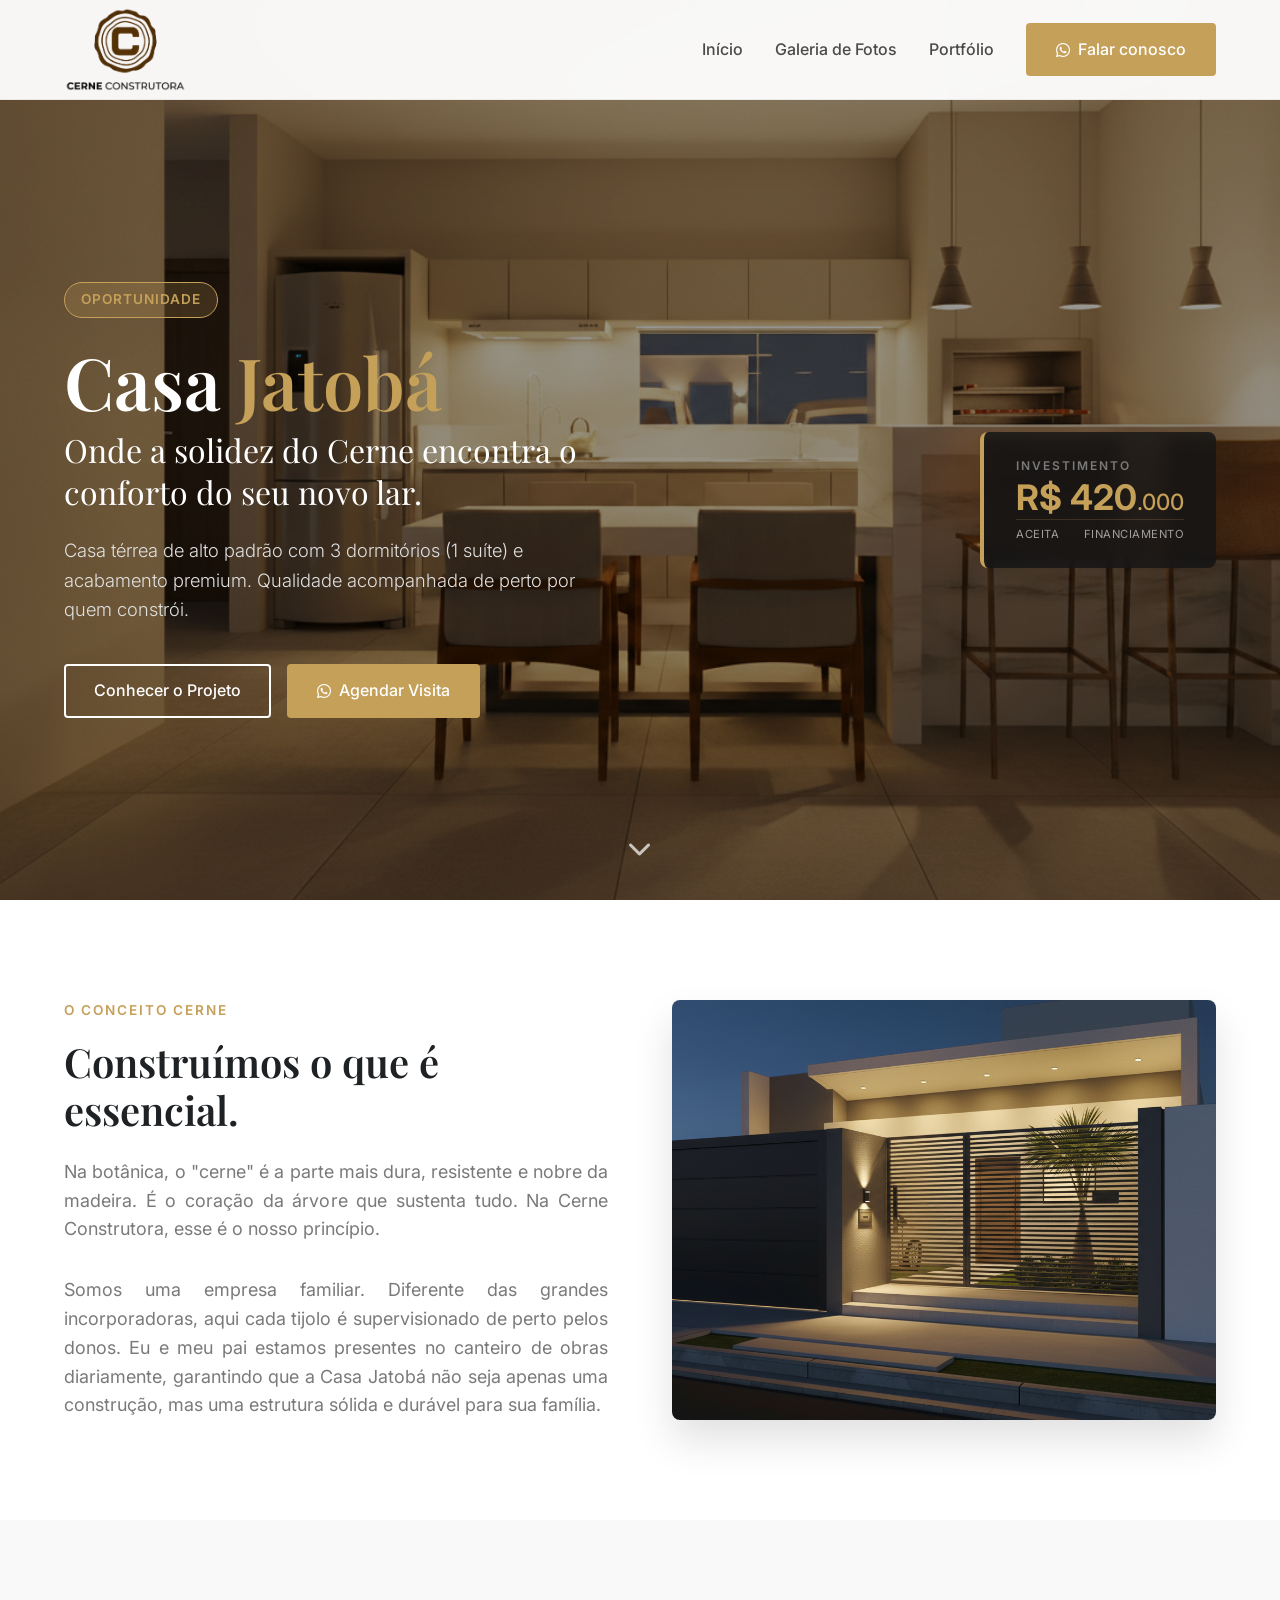
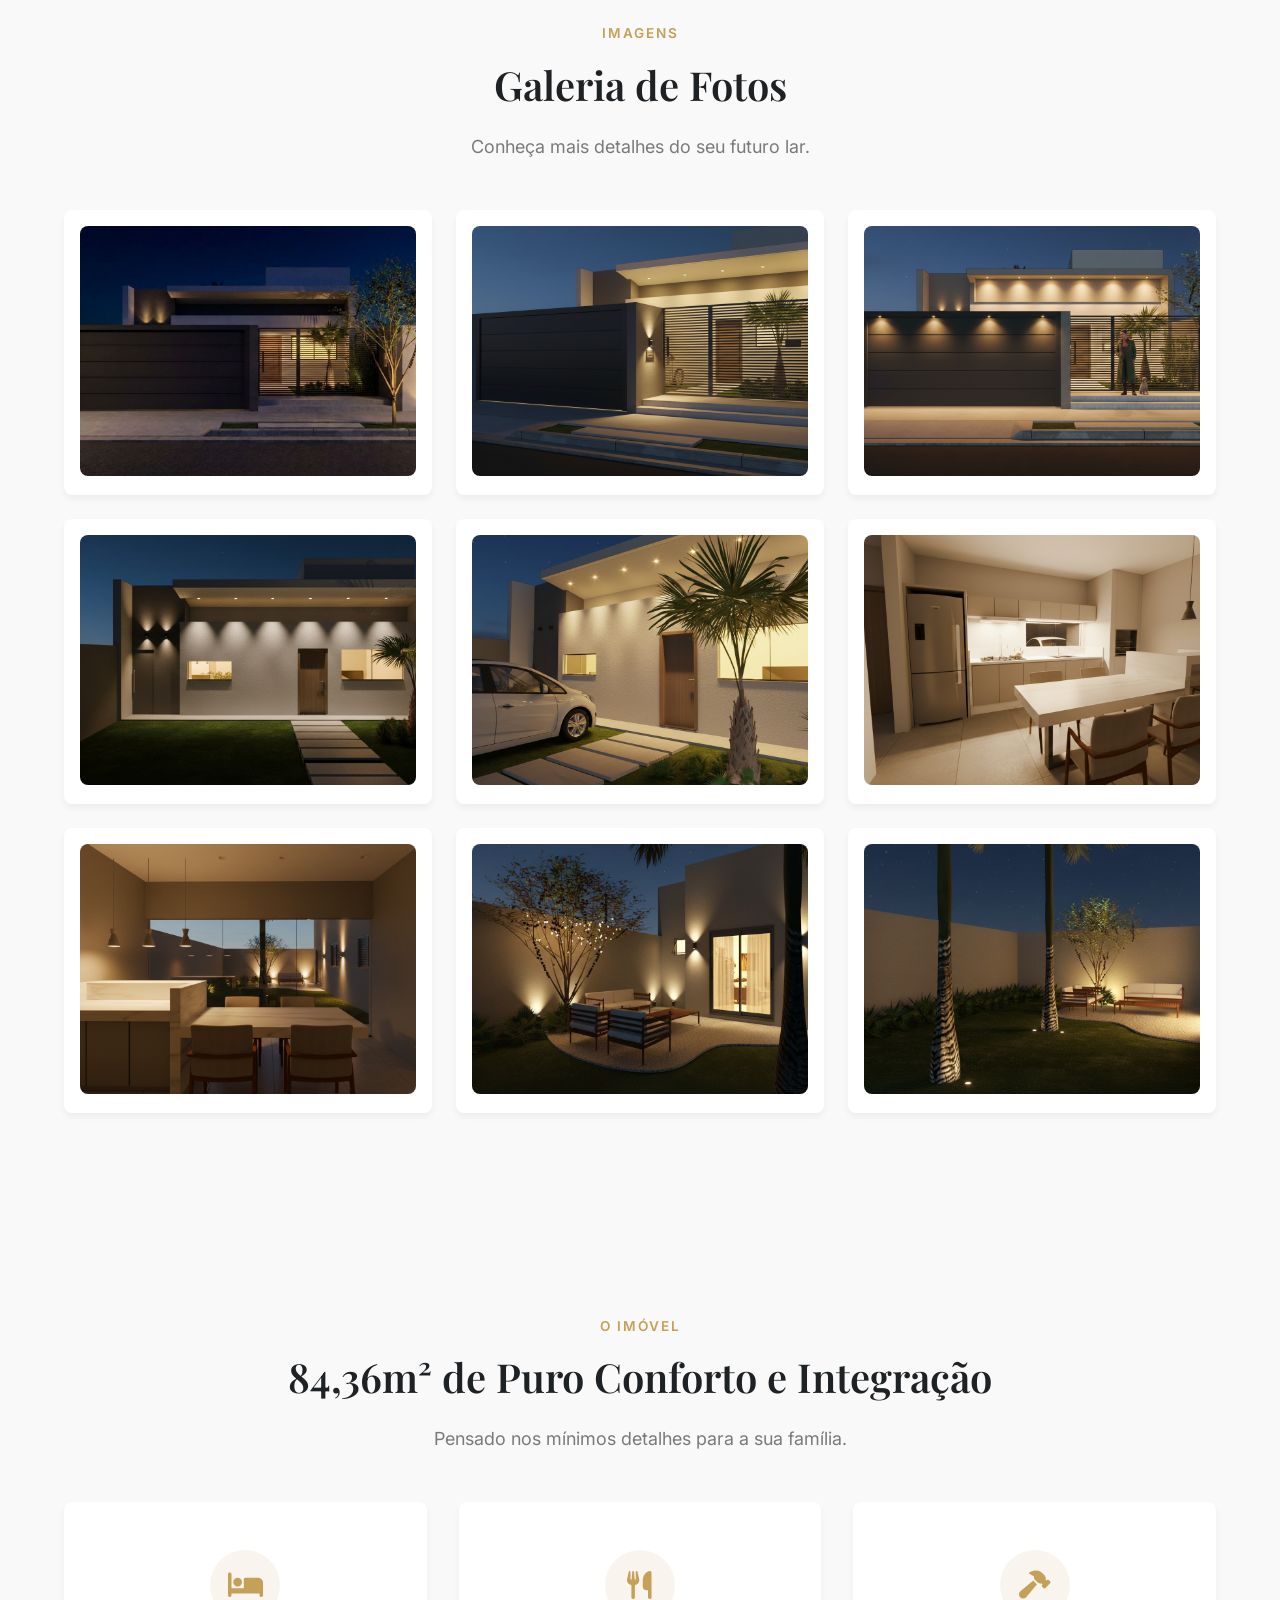
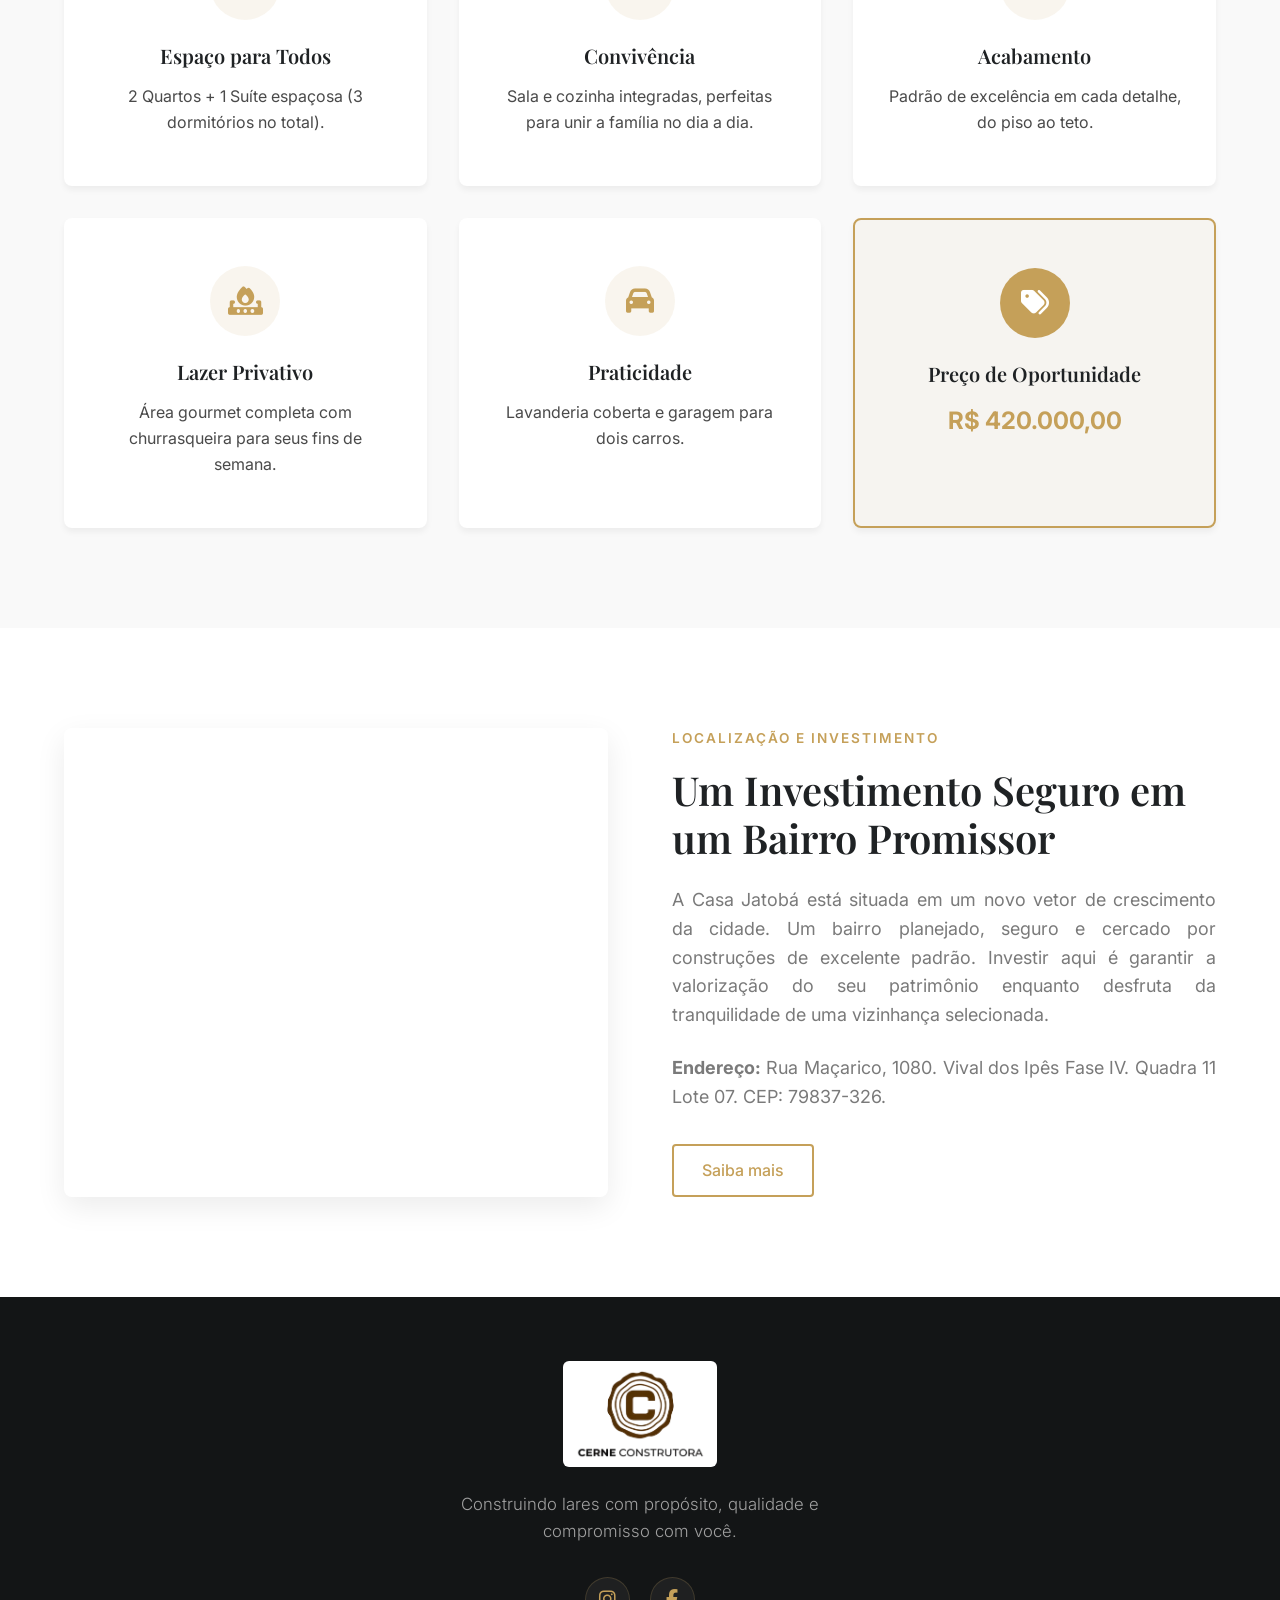
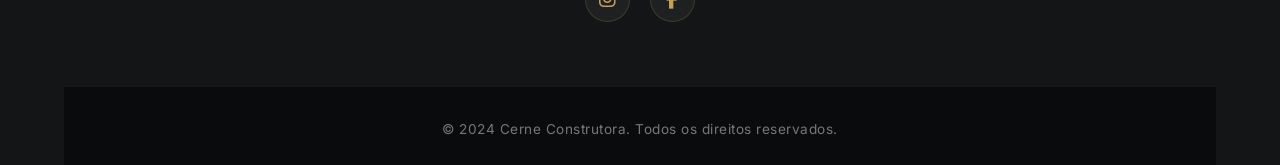
==== index.html @ f4abea06 "style: ocultar botao conhecer projeto no responsivo" ====
<!DOCTYPE html>
<html lang="pt-BR">

<head>
    <meta charset="UTF-8">
    <meta name="viewport" content="width=device-width, initial-scale=1.0">
    <title>Casa Jatobá | Cerne Construtora</title>
    <meta name="description"
        content="Casa Jatobá pela Cerne Construtora. Ótima qualidade, conforto, excelente custo-benefício e localização privilegiada.">
    <!-- Fonts -->
    <link rel="preconnect" href="https://fonts.googleapis.com">
    <link rel="preconnect" href="https://fonts.gstatic.com" crossorigin>
    <link
        href="https://fonts.googleapis.com/css2?family=Inter:wght@300;400;500;600&family=Playfair+Display:ital,wght@0,400;0,600;1,400&display=swap"
        rel="stylesheet">
    <!-- Font Awesome -->
    <link rel="stylesheet" href="https://cdnjs.cloudflare.com/ajax/libs/font-awesome/6.4.0/css/all.min.css">
    <!-- CSS -->
    <link rel="stylesheet" href="css/style.css">
</head>

<body>
    <!-- HEADER -->
    <header id="header" class="header">
        <div class="container header-container">
            <div class="logo">
                <img src="assets/images/logo.png" alt="Cerne Construtora Logo" class="logo-img">
            </div>

            <button class="mobile-menu-btn" aria-label="Abrir menu" id="mobile-menu-btn">
                <i class="fas fa-bars"></i>
            </button>

            <nav class="nav" id="nav">
                <ul class="nav-list">
                    <li><a href="index.html" class="nav-link">Início</a></li>
                    <li><a href="#galeria" class="nav-link">Galeria de Fotos</a></li>
                    <li><a href="portfolio.html" class="nav-link">Portfólio</a></li>
                </ul>
                <a href="https://wa.me/5567981380689?text=Olá!%20Tenho%20interesse%20em%20saber%20mais%20detalhes%20sobre%20a%20Casa%20Jatobá.%20Poderia%20me%20passar%20mais%20informações?"
                    target="_blank" class="btn btn-primary nav-btn">
                    <i class="fab fa-whatsapp"></i> Falar conosco
                </a>
            </nav>
        </div>
    </header>

    <main>
        <!-- HERO SECTION -->
        <section id="hero" class="hero">
            <div class="hero-bg">
                <!-- Background is set in CSS, but we can add an overlay here -->
                <div class="hero-overlay"></div>
            </div>

            <div class="container hero-content" style="justify-content: space-between; flex-wrap: wrap; gap: 2rem;">
                <div class="hero-text-box fade-in-up" style="flex: 1; min-width: 300px; max-width: 650px;">
                    <span class="badge" style="margin-bottom: 1.5rem;">Oportunidade</span>
                    <h1 class="hero-title" style="margin-bottom: 0.5rem;">Casa
                        <span class="text-accent">Jatobá</span>
                    </h1>
                    <p class="hero-main-desc"
                        style="color: var(--color-white); font-family: var(--font-heading); font-weight: 400; margin-bottom: 1.5rem; max-width: 600px;">
                        Onde a solidez do Cerne encontra o conforto do seu novo lar.</p>
                    <p class="hero-subtitle" style="max-width: 550px; margin-bottom: 2.5rem;">Casa
                        térrea de alto padrão com 3 dormitórios (1 suíte) e acabamento premium. Qualidade acompanhada de
                        perto por quem constrói.</p>
                    <div class="hero-actions">
                        <a href="#sobre" class="btn btn-outline hide-on-mobile">Conhecer o Projeto</a>
                        <a href="https://wa.me/5567981380689?text=Olá!%20Vi%20o%20anúncio%20da%20Casa%20Jatobá%20e%20gostaria%20de%20agendar%20uma%20visita."
                            target="_blank" class="btn btn-primary">
                            <i class="fab fa-whatsapp"></i> Agendar Visita
                        </a>
                    </div>
                </div>

                <div class="hero-price-box fade-in-up"
                    style="background: rgba(19, 21, 22, 0.80); backdrop-filter: blur(8px); padding: 1.5rem 2rem; border-radius: 8px; border-left: 4px solid var(--color-primary); text-align: left; box-shadow: var(--shadow-md); transition-delay: 0.3s; flex-shrink: 0; align-self: center;">
                    <p
                        style="color: var(--color-text-light); text-transform: uppercase; letter-spacing: 2px; font-size: 0.75rem; font-weight: 600; margin-bottom: 0.3rem;">
                        Investimento</p>
                    <div style="display: flex; flex-direction: column;">
                        <h3
                            style="color: var(--color-primary); font-family: var(--font-body); font-size: 2.2rem; font-weight: 700; margin-bottom: 0.2rem; line-height: 1;">
                            R$ 420<span style="font-size: 1.4rem; font-weight: 500;">.000</span></h3>
                        <p
                            style="color: #a0a0a0; font-size: 0.85rem; margin-bottom: 0; display: flex; justify-content: space-between; letter-spacing: 0.5px; text-transform: uppercase; font-size: 0.70rem; border-top: 1px solid rgba(197, 160, 89, 0.2); padding-top: 0.4rem;">
                            <span>Aceita</span>
                            <span>Financiamento</span>
                        </p>
                    </div>
                </div>
            </div>

            <a href="#sobre" class="scroll-down" aria-label="Rolar para baixo">
                <i class="fas fa-chevron-down"></i>
            </a>
        </section>

        <!-- SOBRE A CASA -->
        <section id="sobre" class="section about">
            <div class="container about-container" style="align-items: stretch;">
                <div class="about-text fade-in-left"
                    style="display: flex; flex-direction: column; justify-content: center;">
                    <span class="section-tag">O Conceito Cerne</span>
                    <h2 class="section-title">Construímos o que é essencial.</h2>
                    <p class="section-desc" style="text-align: justify; max-width: none;">Na botânica, o "cerne" é a
                        parte mais dura, resistente e nobre da madeira. É
                        o coração da árvore que sustenta tudo. Na Cerne Construtora, esse é o nosso princípio.</p>
                    <p class="section-desc" style="text-align: justify; max-width: none; margin-bottom: 0;">Somos uma
                        empresa familiar. Diferente das grandes incorporadoras, aqui cada
                        tijolo é supervisionado de perto pelos donos. Eu e meu pai estamos presentes no canteiro de
                        obras diariamente, garantindo que a Casa Jatobá não seja apenas uma construção, mas uma
                        estrutura sólida e durável para sua família.</p>
                </div>
                <div class="about-image fade-in-right" style="height: 100%;">
                    <img src="assets/images/Casa Jatobá/Whisk_9bde64bcb4f8917af4b4631dcb104e27eg.png"
                        alt="Fachada Casa Jatobá Iluminada" class="about-img-actual"
                        style="width: 100%; height: 100%; min-height: 400px; object-fit: cover; object-position: right center; border-radius: 8px; box-shadow: var(--shadow-lg);">
                </div>
            </div>
        </section>

        <!-- GALERIA DE FOTOS -->
        <section id="galeria" class="section differentials bg-light">
            <div class="container">
                <div class="section-header text-center fade-in-up">
                    <span class="section-tag">Imagens</span>
                    <h2 class="section-title">Galeria de Fotos</h2>
                    <p class="section-subtitle">Conheça mais detalhes do seu futuro lar.</p>
                </div>

                <div class="grid"
                    style="display: grid; grid-template-columns: repeat(auto-fit, minmax(280px, 1fr)); gap: 1.5rem; margin-top: 3rem;">
                    <div class="card fade-in-up" style="padding: 1rem; transition-delay: 0.1s;">
                        <img src="assets/images/Casa Jatobá/watermarked-478be571-9237-4d54-9bae-edf4fe2430a3.jpg"
                            alt="Galeria Casa Jatobá - Fachada Dia" class="gallery-img"
                            style="width: 100%; height: 250px; object-fit: cover; border-radius: 8px; cursor: pointer; transition: transform 0.3s;"
                            onmouseover="this.style.transform='scale(1.02)'"
                            onmouseout="this.style.transform='scale(1)'">
                    </div>
                    <div class="card fade-in-up" style="padding: 1rem; transition-delay: 0.2s;">
                        <img src="assets/images/Casa Jatobá/Whisk_9bde64bcb4f8917af4b4631dcb104e27eg.png"
                            alt="Galeria Casa Jatobá - Fachada Noite" class="gallery-img"
                            style="width: 100%; height: 250px; object-fit: cover; border-radius: 8px; cursor: pointer; transition: transform 0.3s;"
                            onmouseover="this.style.transform='scale(1.02)'"
                            onmouseout="this.style.transform='scale(1)'">
                    </div>
                    <div class="card fade-in-up" style="padding: 1rem; transition-delay: 0.3s;">
                        <img src="assets/images/Casa Jatobá/Whisk_47133dd8e77b03296e646ef62fadb331eg.png"
                            alt="Galeria Casa Jatobá - Interior Sol" class="gallery-img"
                            style="width: 100%; height: 250px; object-fit: cover; border-radius: 8px; cursor: pointer; transition: transform 0.3s;"
                            onmouseover="this.style.transform='scale(1.02)'"
                            onmouseout="this.style.transform='scale(1)'">
                    </div>
                    <div class="card fade-in-up" style="padding: 1rem; transition-delay: 0.4s;">
                        <img src="assets/images/Casa Jatobá/Whisk_6391f97eb12b3bf844548d4042940e17dr.png"
                            alt="Galeria Casa Jatobá - Interior Claro" class="gallery-img"
                            style="width: 100%; height: 250px; object-fit: cover; border-radius: 8px; cursor: pointer; transition: transform 0.3s;"
                            onmouseover="this.style.transform='scale(1.02)'"
                            onmouseout="this.style.transform='scale(1)'">
                    </div>
                    <div class="card fade-in-up" style="padding: 1rem; transition-delay: 0.5s;">
                        <img src="assets/images/Casa Jatobá/Whisk_65a0dda31298587ab3e4ed0886ebf82cdr.png"
                            alt="Galeria Casa Jatobá - Área Externa Fundo" class="gallery-img"
                            style="width: 100%; height: 250px; object-fit: cover; border-radius: 8px; cursor: pointer; transition: transform 0.3s;"
                            onmouseover="this.style.transform='scale(1.02)'"
                            onmouseout="this.style.transform='scale(1)'">
                    </div>
                    <div class="card fade-in-up" style="padding: 1rem; transition-delay: 0.6s;">
                        <img src="assets/images/Casa Jatobá/Whisk_78d002c3ee8d0bab2f7405bdf2d5664deg.png"
                            alt="Galeria Casa Jatobá - Área Externa Lateral" class="gallery-img"
                            style="width: 100%; height: 250px; object-fit: cover; border-radius: 8px; cursor: pointer; transition: transform 0.3s;"
                            onmouseover="this.style.transform='scale(1.02)'"
                            onmouseout="this.style.transform='scale(1)'">
                    </div>
                    <div class="card fade-in-up" style="padding: 1rem; transition-delay: 0.7s;">
                        <img src="assets/images/Casa Jatobá/Whisk_bef6b685a0a098088c7460ebd333aa5ddr.png"
                            alt="Galeria Casa Jatobá - Área Gourmet" class="gallery-img"
                            style="width: 100%; height: 250px; object-fit: cover; border-radius: 8px; cursor: pointer; transition: transform 0.3s;"
                            onmouseover="this.style.transform='scale(1.02)'"
                            onmouseout="this.style.transform='scale(1)'">
                    </div>
                    <div class="card fade-in-up" style="padding: 1rem; transition-delay: 0.8s;">
                        <img src="assets/images/Casa Jatobá/Whisk_49f01edc3ca3e4982bf4203940b64148dr.png"
                            alt="Galeria Casa Jatobá - Cozinha Ampla" class="gallery-img"
                            style="width: 100%; height: 250px; object-fit: cover; border-radius: 8px; cursor: pointer; transition: transform 0.3s;"
                            onmouseover="this.style.transform='scale(1.02)'"
                            onmouseout="this.style.transform='scale(1)'">
                    </div>
                    <div class="card fade-in-up" style="padding: 1rem; transition-delay: 0.9s;">
                        <img src="assets/images/Casa Jatobá/Whisk_8c1c96f143375fda135491f2a1541339dr.png"
                            alt="Galeria Casa Jatobá - Cozinha Detalhe" class="gallery-img"
                            style="width: 100%; height: 250px; object-fit: cover; border-radius: 8px; cursor: pointer; transition: transform 0.3s;"
                            onmouseover="this.style.transform='scale(1.02)'"
                            onmouseout="this.style.transform='scale(1)'">
                    </div>
                </div>
            </div>
        </section>

        <!-- DIFERENCIAIS -->
        <section id="diferenciais" class="section differentials bg-light">
            <div class="container">
                <div class="section-header text-center fade-in-up">
                    <span class="section-tag">O Imóvel</span>
                    <h2 class="section-title">84,36m² de Puro Conforto e Integração</h2>
                    <p class="section-subtitle">Pensado nos mínimos detalhes para a sua família.</p>
                </div>

                <div class="grid cards-grid">
                    <div class="card fade-in-up" style="transition-delay: 0.1s;">
                        <div class="card-icon-wrapper">
                            <i class="fas fa-bed"></i>
                        </div>
                        <h3 class="card-title">Espaço para Todos</h3>
                        <p class="card-text">2 Quartos + 1 Suíte espaçosa (3 dormitórios no total).</p>
                    </div>

                    <div class="card fade-in-up" style="transition-delay: 0.2s;">
                        <div class="card-icon-wrapper">
                            <i class="fas fa-utensils"></i>
                        </div>
                        <h3 class="card-title">Convivência</h3>
                        <p class="card-text">Sala e cozinha integradas, perfeitas para unir a família no dia a dia.</p>
                    </div>

                    <div class="card fade-in-up" style="transition-delay: 0.3s;">
                        <div class="card-icon-wrapper">
                            <i class="fas fa-hammer"></i>
                        </div>
                        <h3 class="card-title">Acabamento</h3>
                        <p class="card-text">Padrão de excelência em cada detalhe, do piso ao teto.</p>
                    </div>

                    <div class="card fade-in-up" style="transition-delay: 0.4s;">
                        <div class="card-icon-wrapper">
                            <i class="fas fa-fire-burner"></i>
                        </div>
                        <h3 class="card-title">Lazer Privativo</h3>
                        <p class="card-text">Área gourmet completa com churrasqueira para seus fins de semana.</p>
                    </div>

                    <div class="card fade-in-up" style="transition-delay: 0.5s;">
                        <div class="card-icon-wrapper">
                            <i class="fas fa-car"></i>
                        </div>
                        <h3 class="card-title">Praticidade</h3>
                        <p class="card-text">Lavanderia coberta e garagem para dois carros.</p>
                    </div>

                    <div class="card fade-in-up"
                        style="transition-delay: 0.6s; border: 2px solid var(--color-primary); background-color: rgba(197, 160, 89, 0.05);">
                        <div class="card-icon-wrapper"
                            style="background-color: var(--color-primary); color: var(--color-white);">
                            <i class="fas fa-tags"></i>
                        </div>
                        <h3 class="card-title">Preço de Oportunidade</h3>
                        <p class="card-text" style="font-size: 1.5rem; font-weight: bold; color: var(--color-primary);">
                            R$ 420.000,00</p>
                    </div>
                </div>
            </div>
        </section>

        <!-- LOCALIZACAO -->
        <section id="localizacao" class="section location">
            <div class="container location-container" style="align-items: stretch;">
                <div class="location-map fade-in-left" style="height: 100%;">
                    <iframe src="https://maps.google.com/maps?q=-22.272361,-54.767472&t=m&z=15&output=embed&iwloc=near"
                        width="100%" height="100%"
                        style="border:0; border-radius: 8px; box-shadow: var(--shadow-md); min-height: 400px;"
                        allowfullscreen="" loading="lazy" referrerpolicy="no-referrer-when-downgrade">
                    </iframe>
                </div>
                <div class="location-text fade-in-right"
                    style="display: flex; flex-direction: column; justify-content: center;">
                    <span class="section-tag">Localização e Investimento</span>
                    <h2 class="section-title">Um Investimento Seguro em um Bairro Promissor</h2>
                    <p class="section-desc" style="text-align: justify; margin-bottom: 1.5rem;">A Casa Jatobá está
                        situada
                        em um novo vetor de crescimento da cidade. Um
                        bairro planejado, seguro e cercado por construções de excelente padrão. Investir aqui é garantir
                        a valorização do seu patrimônio enquanto desfruta da tranquilidade de uma vizinhança
                        selecionada.</p>
                    <p class="section-desc" style="text-align: justify; margin-bottom: 2rem;"><strong>Endereço:</strong>
                        Rua Maçarico, 1080.
                        Vival dos Ipês Fase IV. Quadra 11 Lote 07. CEP: 79837-326.</p>

                    <div style="margin-top: auto;">
                        <a href="https://wa.me/5567981380689?text=Olá!%20Tenho%20interesse%20em%20saber%20mais%20detalhes%20sobre%20a%20Casa%20Jatobá.%20Poderia%20me%20passar%20mais%20informações?"
                            target="_blank" class="btn btn-outline mt-0">Saiba mais</a>
                    </div>
                </div>
            </div>
        </section>


    </main>

    <!-- FOOTER -->
    <footer class="footer">
        <div class="container text-center">
            <div class="footer-brand"
                style="display: flex; flex-direction: column; align-items: center; justify-content: center;">
                <a href="#" class="logo"
                    style="display: inline-block; margin-bottom: 1.5rem; text-decoration: none; background-color: var(--color-white); padding: 8px 12px; border-radius: 6px;">
                    <img src="assets/images/logo.png" alt="Cerne Construtora Logo" class="footer-logo-img"
                        style="max-height: 90px; transition: opacity 0.3s ease;">
                </a>
                <p
                    style="color: #a0a0a0; max-width: 400px; margin: 0 auto 2rem auto; font-size: 1.05rem; font-weight: 300;">
                    Construindo lares com propósito, qualidade e compromisso com você.</p>

                <div class="social-links"
                    style="display: flex; justify-content: center; gap: 1.2rem; margin-bottom: 3rem;">
                    <a href="#" aria-label="Instagram"
                        style="display: flex; align-items: center; justify-content: center; width: 45px; height: 45px; background-color: rgba(255, 255, 255, 0.05); color: var(--color-primary); border-radius: 50%; border: 1px solid rgba(197, 160, 89, 0.2); transition: all 0.3s ease; font-size: 1.2rem;"
                        onmouseover="this.style.backgroundColor='var(--color-primary)'; this.style.color='var(--color-white)'; this.style.transform='translateY(-3px)';"
                        onmouseout="this.style.backgroundColor='rgba(255, 255, 255, 0.05)'; this.style.color='var(--color-primary)'; this.style.transform='translateY(0)';"><i
                            class="fab fa-instagram"></i></a>
                    <a href="#" aria-label="Facebook"
                        style="display: flex; align-items: center; justify-content: center; width: 45px; height: 45px; background-color: rgba(255, 255, 255, 0.05); color: var(--color-primary); border-radius: 50%; border: 1px solid rgba(197, 160, 89, 0.2); transition: all 0.3s ease; font-size: 1.2rem;"
                        onmouseover="this.style.backgroundColor='var(--color-primary)'; this.style.color='var(--color-white)'; this.style.transform='translateY(-3px)';"
                        onmouseout="this.style.backgroundColor='rgba(255, 255, 255, 0.05)'; this.style.color='var(--color-primary)'; this.style.transform='translateY(0)';"><i
                            class="fab fa-facebook-f"></i></a>
                </div>
            </div>

            <div class="footer-bottom"
                style="border-top: 1px solid rgba(255, 255, 255, 0.05); padding-top: 2rem; margin-top: 1rem;">
                <p style="color: #777; font-size: 0.85rem; letter-spacing: 0.5px;">&copy; 2024 Cerne Construtora. Todos
                    os direitos reservados.</p>
            </div>
        </div>
    </footer>

    <!-- Modal para Imagem -->
    <div id="imageModal" class="modal">
        <span class="modal-close" id="modalClose">&times;</span>
        <button class="modal-nav modal-prev" id="modalPrev" aria-label="Imagem Anterior"><i
                class="fas fa-chevron-left"></i></button>
        <img class="modal-content" id="modalImage">
        <button class="modal-nav modal-next" id="modalNext" aria-label="Próxima Imagem"><i
                class="fas fa-chevron-right"></i></button>
    </div>

    <!-- Scripts -->
    <script src="js/script.js"></script>
</body>

</html>
---- css/style.css ----
/* =========================================================================
   CASA JATOBÁ - CERNE CONSTRUTORA | ESTILOS PRINCIPAIS
   ========================================================================= */

/* --- VARIÁVEIS CSS --- */
:root {
    /* Paleta de Cores */
    --color-primary: #C5A059;
    /* Jatobá Wood/Gold Accent */
    --color-primary-dark: #A38040;
    --color-dark: #1F2224;
    /* Dark Premium background */
    --color-darker: #131516;
    --color-bg-light: #F9F9F9;
    /* Light sections */
    --color-white: #FFFFFF;

    --color-text: #4A4A4A;
    /* Body text */
    --color-text-light: #7A7A7A;
    --color-heading: #1F2224;
    /* Heading text */

    --color-whatsapp: #25D366;
    --color-whatsapp-hover: #1EBE5C;

    /* Tipografia */
    --font-heading: 'Playfair Display', serif;
    --font-body: 'Inter', sans-serif;

    /* Transições e Sombras */
    --transition-fast: all 0.2s ease;
    --transition-normal: all 0.3s ease;
    --shadow-sm: 0 4px 6px rgba(0, 0, 0, 0.05);
    --shadow-md: 0 10px 30px rgba(0, 0, 0, 0.08);
    --shadow-lg: 0 20px 40px rgba(0, 0, 0, 0.12);

    /* Layout */
    --container-max-width: 1200px;
    --header-height: 100px;
}

/* --- RESET & GLOBAL START --- */
* {
    margin: 0;
    padding: 0;
    box-sizing: border-box;
}

html {
    scroll-behavior: smooth;
    font-size: 16px;
    /* 1rem = 16px */
}

body {
    font-family: var(--font-body);
    color: var(--color-text);
    background-color: var(--color-white);
    line-height: 1.6;
    overflow-x: hidden;
    -webkit-font-smoothing: antialiased;
    -moz-osx-font-smoothing: grayscale;
}

h1,
h2,
h3,
h4,
h5,
h6 {
    font-family: var(--font-heading);
    color: var(--color-heading);
    font-weight: 600;
    line-height: 1.2;
}

a {
    text-decoration: none;
    color: inherit;
}

ul {
    list-style: none;
}

img {
    max-width: 100%;
    height: auto;
    display: block;
}

/* Utilitários */
.container {
    width: 100%;
    max-width: var(--container-max-width);
    margin: 0 auto;
    padding: 0 24px;
}

.section {
    padding: 100px 0;
}

.bg-light {
    background-color: var(--color-bg-light);
}

.text-center {
    text-align: center;
}

.text-accent {
    color: var(--color-primary);
}

.mt-4 {
    margin-top: 2rem;
}

.section-tag {
    display: inline-block;
    text-transform: uppercase;
    font-family: var(--font-body);
    font-size: 0.85rem;
    font-weight: 600;
    letter-spacing: 2px;
    color: var(--color-primary);
    margin-bottom: 1rem;
}

.section-title {
    font-size: 2.5rem;
    margin-bottom: 1.5rem;
}

.section-subtitle,
.section-desc {
    font-size: 1.125rem;
    color: var(--color-text-light);
    max-width: 700px;
    margin-bottom: 2rem;
}

.text-center .section-subtitle {
    margin-left: auto;
    margin-right: auto;
}

/* --- BOTÕES --- */
.btn {
    display: inline-flex;
    align-items: center;
    justify-content: center;
    gap: 0.5rem;
    padding: 12px 28px;
    border-radius: 4px;
    font-weight: 500;
    font-family: var(--font-body);
    font-size: 1rem;
    cursor: pointer;
    transition: var(--transition-normal);
    border: 2px solid transparent;
}

.btn-primary {
    background-color: var(--color-primary);
    color: var(--color-white);
}

.btn-primary:hover {
    background-color: var(--color-primary-dark);
    transform: translateY(-2px);
    box-shadow: var(--shadow-md);
}

/* Tratamento verde para botao principal do ZAP, mas o primário da empresa é Jatobá. 
Vamos usar primário da empresa. Se quiser o ZAP exato, descomente abaixo: */
/*
.btn-primary { background-color: var(--color-whatsapp); }
.btn-primary:hover { background-color: var(--color-whatsapp-hover); }
*/

.btn-outline {
    background-color: transparent;
    border-color: var(--color-primary);
    color: var(--color-primary);
}

.btn-outline:hover {
    background-color: var(--color-primary);
    color: var(--color-white);
}

.btn-large {
    padding: 16px 36px;
    font-size: 1.125rem;
}

/* --- CABEÇALHO --- */
.header {
    position: fixed;
    top: 0;
    left: 0;
    width: 100%;
    height: var(--header-height);
    background-color: rgba(255, 255, 255, 0.95);
    backdrop-filter: blur(10px);
    border-bottom: 1px solid rgba(0, 0, 0, 0.05);
    z-index: 1000;
    transition: var(--transition-normal);
}

.header.scrolled {
    box-shadow: var(--shadow-sm);
    height: 85px;
}

.header-container {
    height: 100%;
    display: flex;
    justify-content: space-between;
    align-items: center;
}

.logo {
    display: flex;
    align-items: center;
}

.logo-img {
    max-height: 85px;
    width: auto;
    object-fit: contain;
    mix-blend-mode: multiply;
    /* Faz o fundo branco desaparecer em superfícies claras */
    transition: var(--transition-normal);
}

.header.scrolled .logo-img {
    max-height: 70px;
    /* Reduz levemente ao rolar a página */
}

/* Navegação Desktop */
.nav {
    display: flex;
    align-items: center;
    gap: 2rem;
}

.nav-list {
    display: flex;
    gap: 2rem;
}

.nav-link {
    font-weight: 500;
    color: var(--color-text);
    transition: var(--transition-fast);
    position: relative;
}

.nav-link:hover {
    color: var(--color-primary);
}

.nav-link::after {
    content: '';
    position: absolute;
    bottom: -4px;
    left: 0;
    width: 0;
    height: 2px;
    background-color: var(--color-primary);
    transition: width 0.3s ease;
}

.nav-link:hover::after {
    width: 100%;
}

.mobile-menu-btn {
    display: none;
    background: none;
    border: none;
    font-size: 1.5rem;
    color: var(--color-dark);
    cursor: pointer;
}

/* --- HERO SECTION --- */
.hero {
    position: relative;
    height: 100vh;
    min-height: 600px;
    display: flex;
    align-items: center;
    justify-content: center;
    padding-top: var(--header-height);
    background-color: var(--color-darker);
    overflow: hidden;
}

.hero-bg {
    position: absolute;
    top: 0;
    left: 0;
    width: 100%;
    height: 100%;
    background-image: url('../assets/images/Casa Jatobá/Whisk_14becc56dac756e8fc34547043e362b7eg.png');
    background-size: cover;
    background-position: center;
    z-index: 1;
}

.hero-overlay {
    position: absolute;
    top: 0;
    left: 0;
    width: 100%;
    height: 100%;
    background: rgba(0, 0, 0, 0.4);
    z-index: 2;
}

.hero-content {
    position: relative;
    z-index: 3;
    display: flex;
    align-items: center;
}

.hero-text-box {
    max-width: 650px;
    color: var(--color-white);
}

.badge {
    display: inline-block;
    padding: 6px 16px;
    background-color: rgba(197, 160, 89, 0.2);
    border: 1px solid var(--color-primary);
    color: var(--color-primary);
    border-radius: 50px;
    font-size: 0.85rem;
    font-weight: 600;
    text-transform: uppercase;
    letter-spacing: 1px;
    margin-bottom: 1.5rem;
}

.hero-title {
    font-size: 4.5rem;
    color: var(--color-white);
    margin-bottom: 0.5rem;
    /* Fixed to 0.5rem matching original inline */
    line-height: 1.1;
}

.hero-main-desc {
    color: var(--color-white);
    font-family: var(--font-heading);
    font-size: 2rem;
    font-weight: 400;
    margin-bottom: 1.5rem;
    line-height: 1.3;
    max-width: 600px;
}

.hero-subtitle {
    font-size: 1.15rem;
    /* Fixed to match inline style */
    font-weight: 300;
    color: #e0e0e0;
    margin-bottom: 2.5rem;
    max-width: 500px;
    line-height: 1.6;
}

.hero-actions {
    display: flex;
    gap: 1rem;
    flex-wrap: wrap;
}

.hero-actions .btn-outline {
    border-color: var(--color-white);
    color: var(--color-white);
}

.hero-actions .btn-outline:hover {
    background-color: var(--color-white);
    color: var(--color-dark);
}

.scroll-down {
    position: absolute;
    bottom: 2rem;
    left: 50%;
    transform: translateX(-50%);
    z-index: 3;
    color: var(--color-white);
    font-size: 1.5rem;
    animation: bounce 2s infinite;
    opacity: 0.7;
    transition: var(--transition-fast);
}

.scroll-down:hover {
    opacity: 1;
}

@keyframes bounce {

    0%,
    20%,
    50%,
    80%,
    100% {
        transform: translateY(0) translateX(-50%);
    }

    40% {
        transform: translateY(-20px) translateX(-50%);
    }

    60% {
        transform: translateY(-10px) translateX(-50%);
    }
}

/* --- SOBRE A CASA --- */
.about-container {
    display: grid;
    grid-template-columns: 1fr 1fr;
    gap: 4rem;
    align-items: center;
}

.features-list {
    margin-top: 2rem;
    display: flex;
    flex-direction: column;
    gap: 1.5rem;
}

.features-list li {
    display: flex;
    gap: 1rem;
    align-items: flex-start;
}

.features-list i {
    font-size: 1.25rem;
    margin-top: 4px;
}

.features-list strong {
    display: block;
    color: var(--color-heading);
    font-weight: 600;
    margin-bottom: 4px;
}

.img-placeholder {
    width: 100%;
    height: 500px;
    background-color: #E8E8E8;
    border-radius: 8px;
    display: flex;
    align-items: center;
    justify-content: center;
    color: var(--color-text-light);
    font-weight: 500;
    box-shadow: var(--shadow-lg);
    position: relative;
    overflow: hidden;
}

.img-placeholder::before {
    content: '';
    position: absolute;
    top: -10px;
    left: -10px;
    right: 20px;
    bottom: 20px;
    border: 2px solid var(--color-primary);
    border-radius: 8px;
    z-index: -1;
}

/* --- DIFERENCIAIS --- */
.cards-grid {
    display: grid;
    grid-template-columns: repeat(3, 1fr);
    gap: 2rem;
    margin-top: 3rem;
}

.card {
    background-color: var(--color-white);
    padding: 3rem 2rem;
    border-radius: 8px;
    box-shadow: var(--shadow-sm);
    transition: var(--transition-normal);
    text-align: center;
    border-bottom: 3px solid transparent;
}

.card:hover {
    transform: translateY(-5px);
    box-shadow: var(--shadow-md);
    border-bottom-color: var(--color-primary);
}

.card-icon-wrapper {
    width: 70px;
    height: 70px;
    background-color: rgba(197, 160, 89, 0.1);
    color: var(--color-primary);
    border-radius: 50%;
    display: flex;
    align-items: center;
    justify-content: center;
    font-size: 1.75rem;
    margin: 0 auto 1.5rem auto;
    transition: var(--transition-normal);
}

.card:hover .card-icon-wrapper {
    background-color: var(--color-primary);
    color: var(--color-white);
}

.card-title {
    font-size: 1.25rem;
    margin-bottom: 1rem;
}

/* --- LOCALIZACAO --- */
.location-container {
    display: grid;
    grid-template-columns: 1fr 1fr;
    gap: 4rem;
    align-items: center;
}

.map-placeholder {
    width: 100%;
    height: 400px;
    background-color: #E2E8F0;
    border-radius: 8px;
    display: flex;
    flex-direction: column;
    align-items: center;
    justify-content: center;
    color: var(--color-text-light);
    box-shadow: var(--shadow-md);
}

.map-icon {
    font-size: 3rem;
    color: var(--color-primary);
    margin-bottom: 1rem;
}

.location-distances {
    display: flex;
    gap: 2rem;
    margin: 2rem 0;
    padding: 1.5rem;
    background-color: var(--color-bg-light);
    border-radius: 8px;
    border-left: 4px solid var(--color-primary);
}

.distance-item {
    display: flex;
    flex-direction: column;
}

.distance-item strong {
    font-size: 1.5rem;
    color: var(--color-heading);
    font-family: var(--font-heading);
}

.distance-item span {
    font-size: 0.85rem;
    color: var(--color-text-light);
}

/* --- CTA FINAL --- */
.cta {
    background-color: var(--color-dark);
    color: var(--color-white);
    padding: 100px 0;
    position: relative;
    text-align: center;
}

.cta::before {
    content: '';
    position: absolute;
    top: 0;
    left: 0;
    width: 100%;
    height: 100%;
    background: radial-gradient(circle at center, rgba(197, 160, 89, 0.1) 0%, transparent 70%);
}

.cta-content {
    position: relative;
    z-index: 1;
    max-width: 800px;
    margin: 0 auto;
}

.cta-title {
    color: var(--color-white);
    margin-bottom: 1rem;
}

.cta-subtitle {
    font-size: 1.25rem;
    margin-bottom: 2.5rem;
    font-weight: 300;
    opacity: 0.8;
}

/* --- FOOTER --- */
.footer {
    background-color: var(--color-darker);
    color: var(--color-white);
    padding-top: 4rem;
}

.footer-container {
    display: flex;
    justify-content: space-between;
    margin-bottom: 3rem;
    flex-wrap: wrap;
    gap: 2rem;
}

.footer-brand .logo {
    display: inline-flex;
    margin-bottom: 1rem;
    background-color: var(--color-white);
    padding: 8px 12px;
    border-radius: 6px;
}

.footer-brand .footer-logo-img {
    mix-blend-mode: normal;
    /* No rodapé, mantemos normal pois está dentro de um fundo branco */
    max-height: 90px;
}

.footer-brand p {
    color: #999;
    max-width: 300px;
}

.footer-col-title {
    font-family: var(--font-heading);
    font-size: 1.2rem;
    margin-bottom: 1rem;
    font-weight: 600;
}

.social-links {
    display: flex;
    gap: 1rem;
}

.social-links a {
    display: flex;
    align-items: center;
    justify-content: center;
    width: 40px;
    height: 40px;
    background-color: rgba(255, 255, 255, 0.1);
    color: var(--color-white);
    border-radius: 50%;
    transition: var(--transition-normal);
}

.social-links a:hover {
    background-color: var(--color-primary);
    transform: translateY(-3px);
}

.footer-bottom {
    background-color: #0A0B0C;
    padding: 1.5rem 0;
    color: #777;
    font-size: 0.9rem;
}

/* --- ANIMAÇÕES (Intersection Observer classes) --- */
.fade-in-up {
    opacity: 0;
    transform: translateY(30px);
    transition: opacity 0.8s ease, transform 0.8s ease;
}

.fade-in-left {
    opacity: 0;
    transform: translateX(-30px);
    transition: opacity 0.8s ease, transform 0.8s ease;
}

.fade-in-right {
    opacity: 0;
    transform: translateX(30px);
    transition: opacity 0.8s ease, transform 0.8s ease;
}

.is-visible {
    opacity: 1;
    transform: translate(0);
}

/* --- RESPONSIVIDADE --- */
@media (max-width: 992px) {
    .section {
        padding: 60px 0;
    }

    .section-title {
        font-size: 2rem;
    }

    .hero-title {
        font-size: 3rem;
    }

    .about-container,
    .location-container {
        grid-template-columns: 1fr;
        gap: 2.5rem;
    }
}

@media (max-width: 768px) {
    :root {
        --header-height: 75px;
    }

    .header.scrolled {
        height: var(--header-height);
    }

    .logo-img {
        max-height: 55px;
    }

    .header.scrolled .logo-img {
        max-height: 50px;
    }

    .nav {
        display: none;
        position: absolute;
        top: var(--header-height);
        left: 0;
        width: 100%;
        background-color: var(--color-white);
        flex-direction: column;
        padding: 1.5rem;
        box-shadow: var(--shadow-md);
        gap: 1.2rem;
        text-align: center;
    }

    .nav.active {
        display: flex;
    }

    .nav-list {
        flex-direction: column;
        gap: 1.2rem;
    }

    .mobile-menu-btn {
        display: block;
    }

    .hero {
        padding-top: calc(var(--header-height) + 2rem);
        align-items: flex-start;
        height: auto;
        min-height: 100vh;
        padding-bottom: 4rem;
    }

    .hero-content {
        padding: 0 1rem;
        flex-direction: column;
        align-items: flex-start;
        gap: 2rem;
    }

    .hero-title {
        font-size: 2.8rem;
        margin-bottom: 0.5rem;
    }

    .hero-main-desc {
        font-size: 1.4rem;
        margin-bottom: 1rem;
    }

    .hero-price-box {
        align-self: flex-start !important;
        /* Forces it to left align on mobile */
        width: 100%;
        margin-top: 1rem;
    }

    .hero-subtitle {
        font-size: 1.05rem;
        margin-bottom: 1.5rem;
        line-height: 1.5;
    }

    .hero-desc {
        font-size: 0.95rem;
        margin-bottom: 2rem;
    }

    .hero-actions {
        flex-direction: column;
        width: 100%;
        gap: 1rem;
    }

    .hero-actions .btn {
        width: 100%;
    }

    .hide-on-mobile {
        display: none !important;
    }

    .cards-grid {
        grid-template-columns: 1fr;
        gap: 1.5rem;
    }

    .location-distances {
        grid-template-columns: 1fr;
        gap: 0.8rem;
    }

    .section-header {
        margin-bottom: 2.5rem;
    }

    .footer {
        padding: 4rem 0 2rem;
    }
}

@media (max-width: 480px) {
    .hero-title {
        font-size: 2.1rem;
    }

    .section-title {
        font-size: 1.75rem;
    }

    .logo-img {
        max-height: 48px;
    }
}

/* --- MODAL IMAGE --- */
.modal {
    display: none;
    position: fixed;
    z-index: 2000;
    left: 0;
    top: 0;
    width: 100%;
    height: 100%;
    background-color: rgba(0, 0, 0, 0.9);
    backdrop-filter: blur(10px);
    opacity: 0;
    transition: opacity 0.3s ease;
    align-items: center;
    justify-content: center;
}

.modal.show {
    display: flex;
    opacity: 1;
}

.modal-content {
    max-width: 90%;
    max-height: 90vh;
    border-radius: 8px;
    box-shadow: 0 10px 40px rgba(0, 0, 0, 0.5);
    transform: scale(0.8);
    transition: transform 0.3s ease;
}

.modal.show .modal-content {
    transform: scale(1);
}

.modal-close {
    position: absolute;
    top: 20px;
    right: 35px;
    color: #f1f1f1;
    font-size: 40px;
    font-weight: bold;
    cursor: pointer;
    transition: 0.2s ease;
}

.modal-close:hover {
    color: var(--color-primary);
    transform: scale(1.1);
}

.modal-nav {
    position: absolute;
    top: 50%;
    transform: translateY(-50%);
    background: rgba(0, 0, 0, 0.5);
    color: var(--color-white);
    border: none;
    width: 50px;
    height: 50px;
    border-radius: 50%;
    font-size: 20px;
    cursor: pointer;
    display: none;
    align-items: center;
    justify-content: center;
    transition: var(--transition-normal);
    z-index: 2005;
}

.modal-nav:hover {
    background: var(--color-primary);
}

.modal-prev {
    left: 20px;
}

.modal-next {
    right: 20px;
}
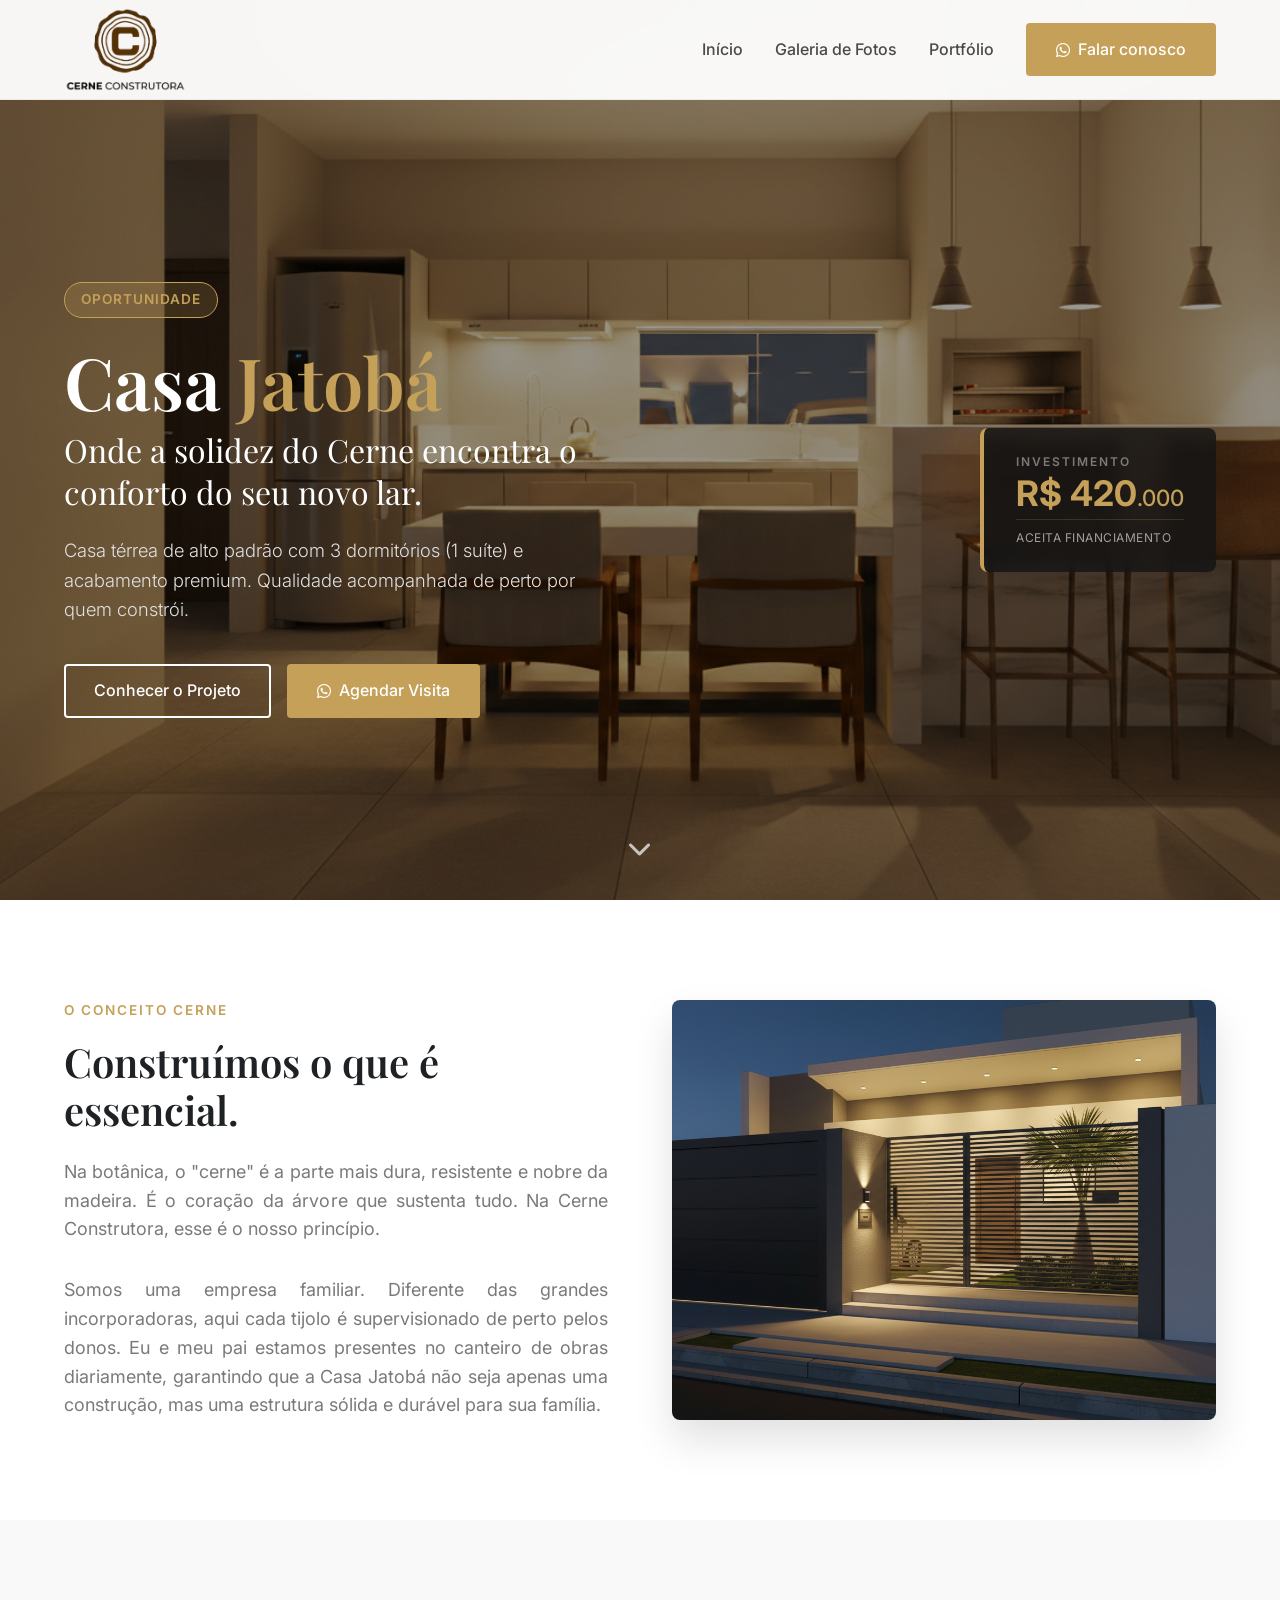
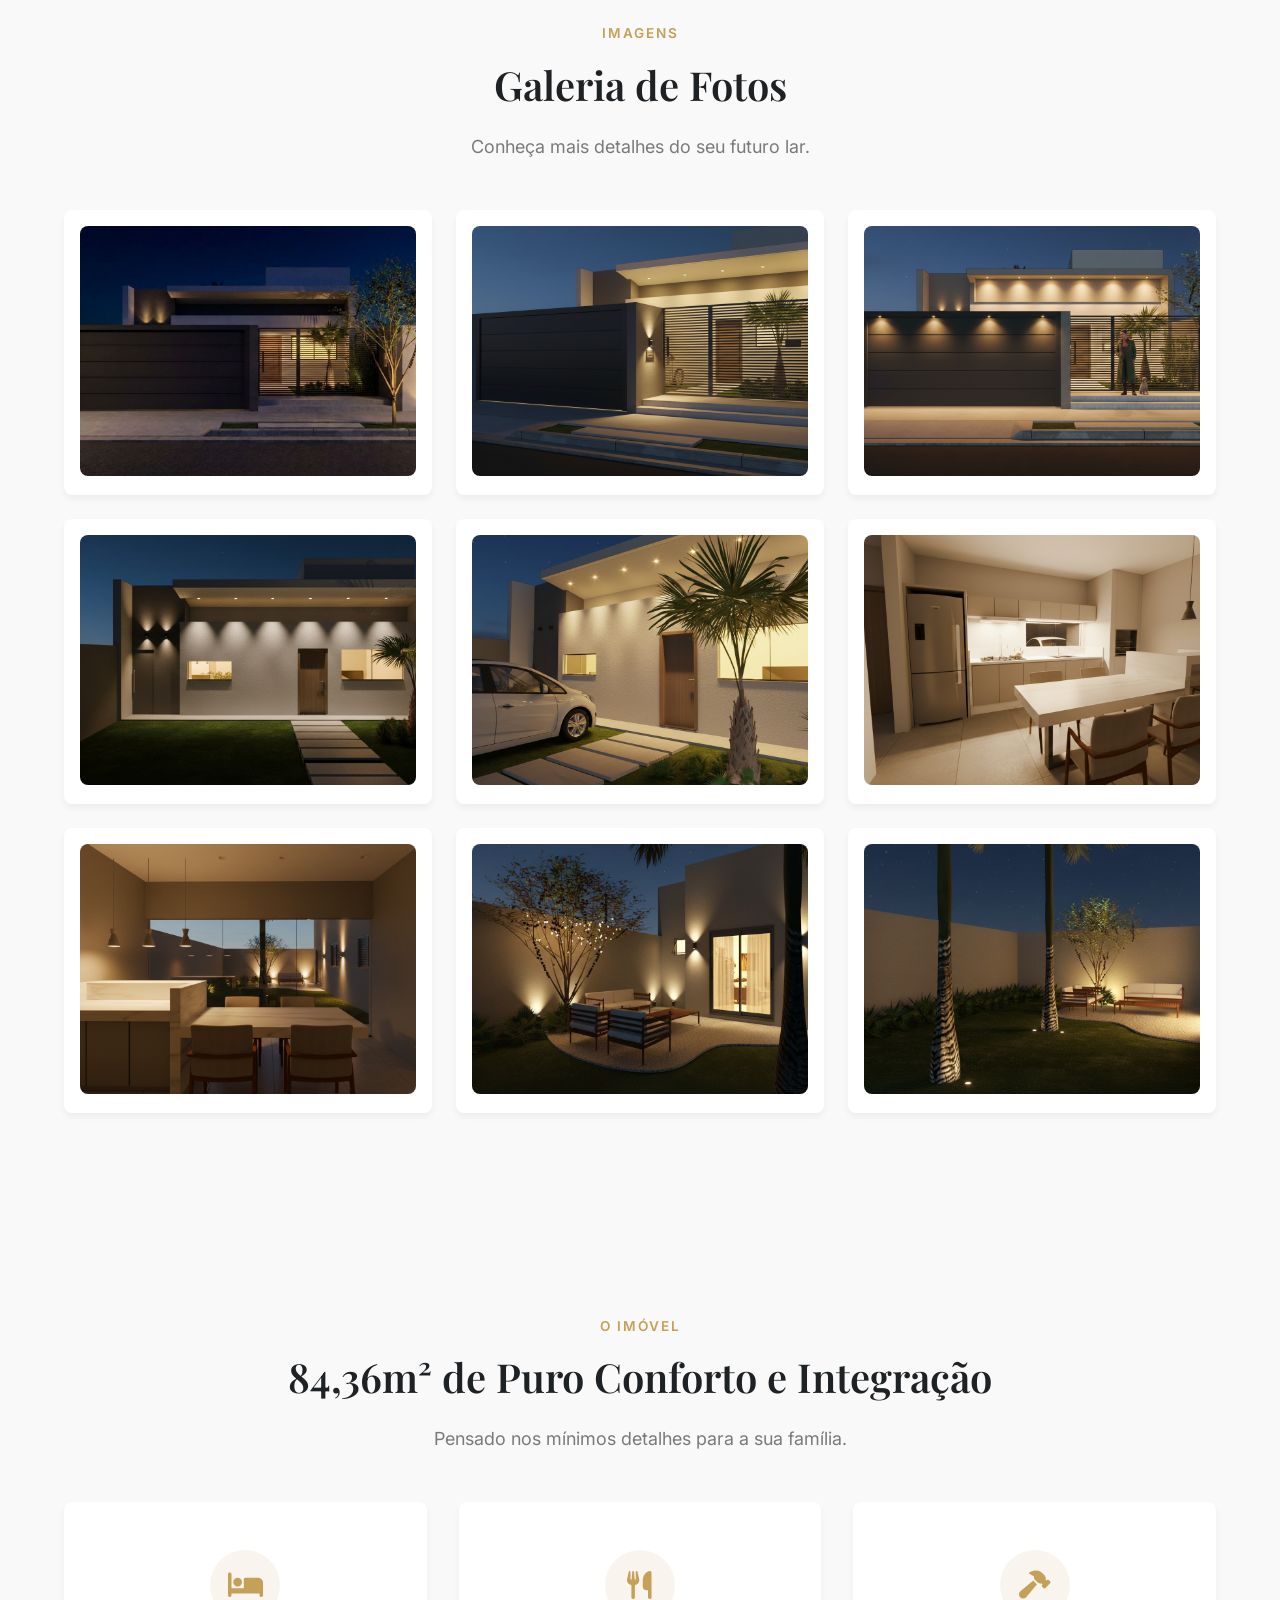
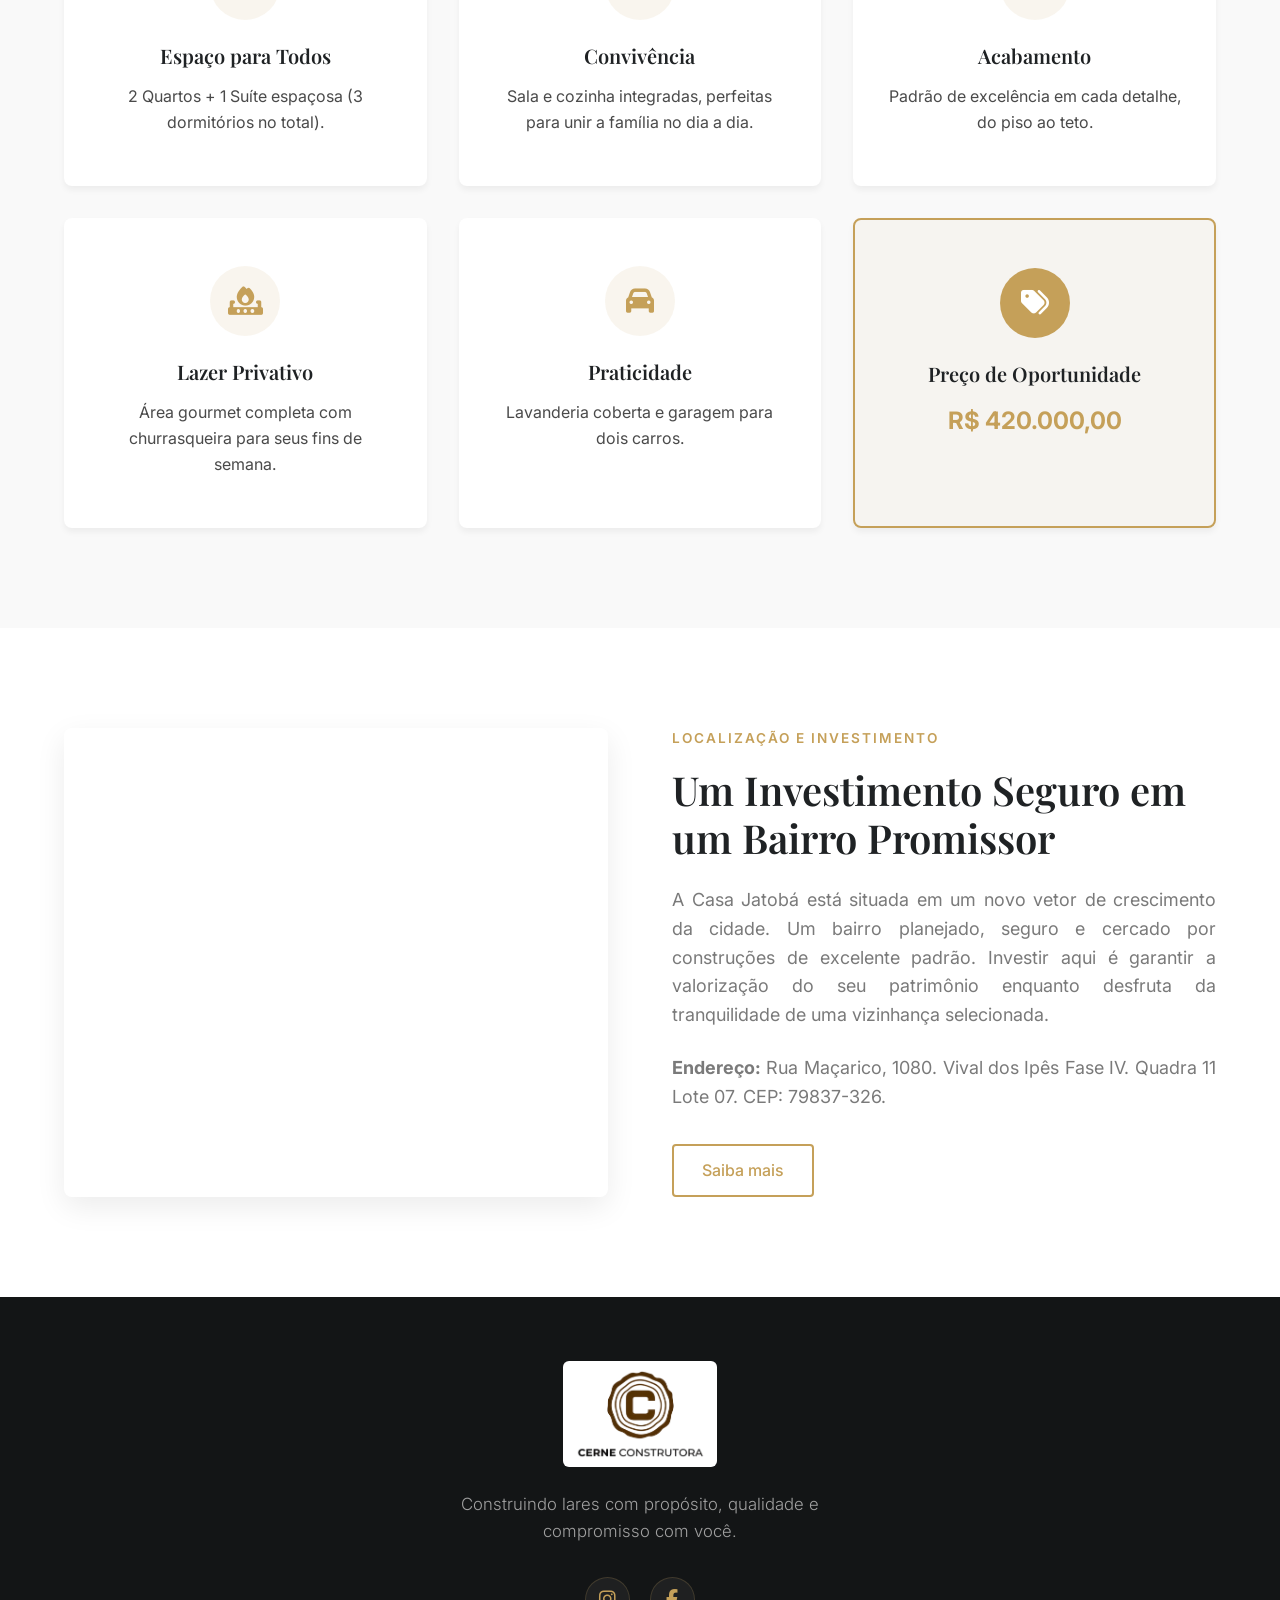
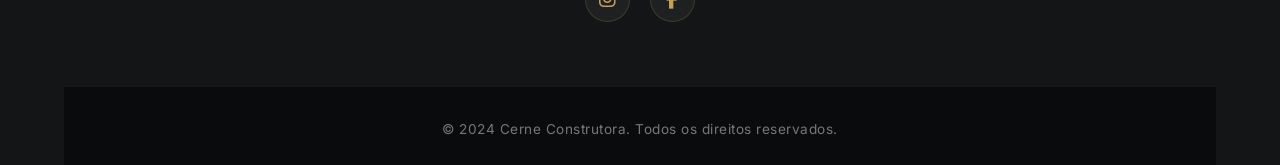
==== commit 6ce2d8c8: "fix: ajustar espaçamento do texto Aceita Financiamento no mobile" ====
--- a/index.html
+++ b/index.html
@@ -84,9 +84,8 @@
                             style="color: var(--color-primary); font-family: var(--font-body); font-size: 2.2rem; font-weight: 700; margin-bottom: 0.2rem; line-height: 1;">
                             R$ 420<span style="font-size: 1.4rem; font-weight: 500;">.000</span></h3>
                         <p
-                            style="color: #a0a0a0; font-size: 0.85rem; margin-bottom: 0; display: flex; justify-content: space-between; letter-spacing: 0.5px; text-transform: uppercase; font-size: 0.70rem; border-top: 1px solid rgba(197, 160, 89, 0.2); padding-top: 0.4rem;">
-                            <span>Aceita</span>
-                            <span>Financiamento</span>
+                            style="color: #a0a0a0; margin-bottom: 0; display: flex; gap: 0.3rem; letter-spacing: 0.5px; text-transform: uppercase; font-size: 0.75rem; border-top: 1px solid rgba(197, 160, 89, 0.2); padding-top: 0.5rem; margin-top: 0.3rem;">
+                            <span>Aceita Financiamento</span>
                         </p>
                     </div>
                 </div>
@@ -130,8 +129,7 @@
                     <p class="section-subtitle">Conheça mais detalhes do seu futuro lar.</p>
                 </div>
 
-                <div class="grid"
-                    style="display: grid; grid-template-columns: repeat(auto-fit, minmax(280px, 1fr)); gap: 1.5rem; margin-top: 3rem;">
+                <div class="gallery-grid">
                     <div class="card fade-in-up" style="padding: 1rem; transition-delay: 0.1s;">
                         <img src="assets/images/Casa Jatobá/watermarked-478be571-9237-4d54-9bae-edf4fe2430a3.jpg"
                             alt="Galeria Casa Jatobá - Fachada Dia" class="gallery-img"
--- a/css/style.css
+++ b/css/style.css
@@ -498,6 +498,14 @@
     margin-top: 3rem;
 }
 
+/* --- GALLERY CAROUSEL --- */
+.gallery-grid {
+    display: grid;
+    grid-template-columns: repeat(auto-fit, minmax(280px, 1fr));
+    gap: 1.5rem;
+    margin-top: 3rem;
+}
+
 .card {
     background-color: var(--color-white);
     padding: 3rem 2rem;
@@ -843,6 +851,38 @@
 
     .hide-on-mobile {
         display: none !important;
+    }
+
+    .gallery-grid {
+        display: flex !important;
+        flex-wrap: nowrap;
+        overflow-x: auto;
+        scroll-snap-type: x mandatory;
+        padding-bottom: 1.5rem;
+        margin-left: -1rem;
+        margin-right: -1rem;
+        padding-left: 1rem;
+        padding-right: 1rem;
+        -webkit-overflow-scrolling: touch;
+        gap: 1rem;
+    }
+
+    .gallery-grid .card {
+        flex: 0 0 85vw;
+        min-width: 0;
+        scroll-snap-align: center;
+        padding: 0.5rem !important;
+        /* Adjust padding to look better as a card holding image */
+    }
+
+    /* Esconder a barra de rolagem (opcional para ficar clean) */
+    .gallery-grid::-webkit-scrollbar {
+        display: none;
+    }
+
+    .gallery-grid {
+        -ms-overflow-style: none;
+        scrollbar-width: none;
     }
 
     .cards-grid {
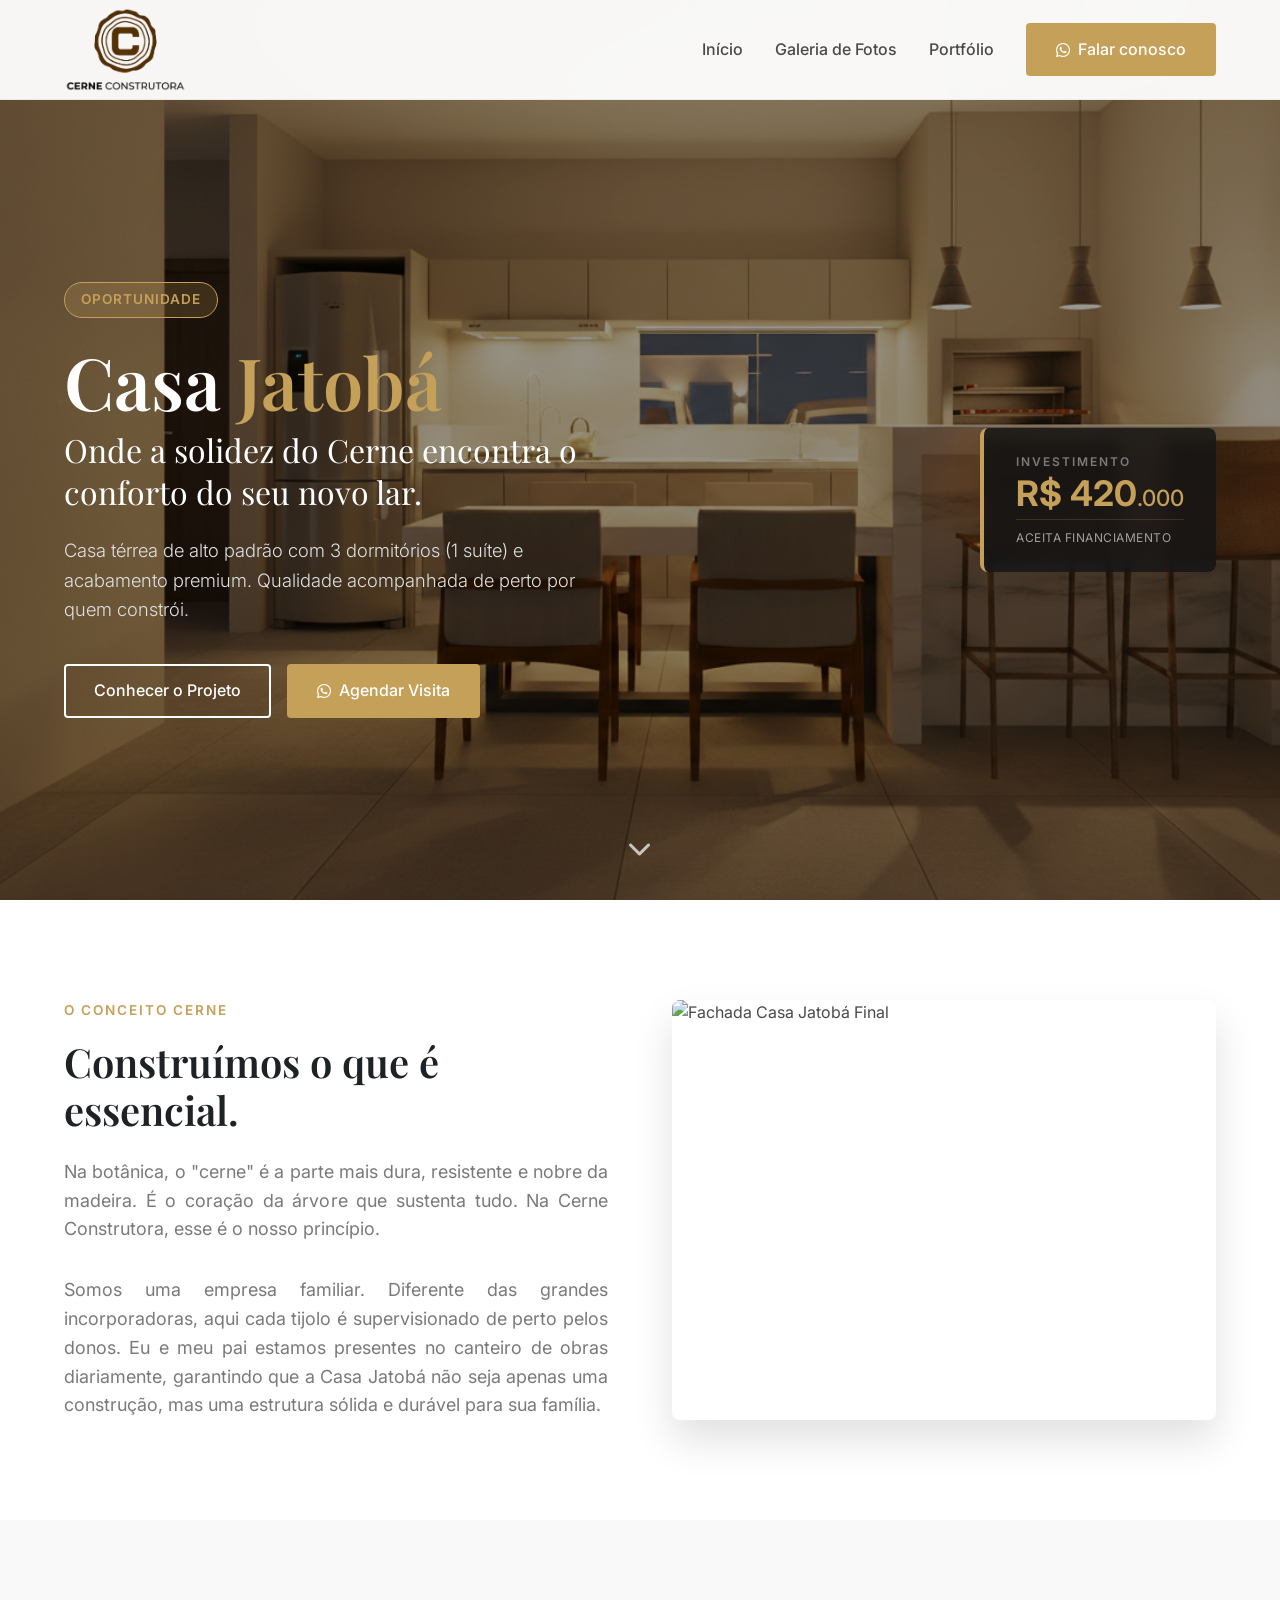
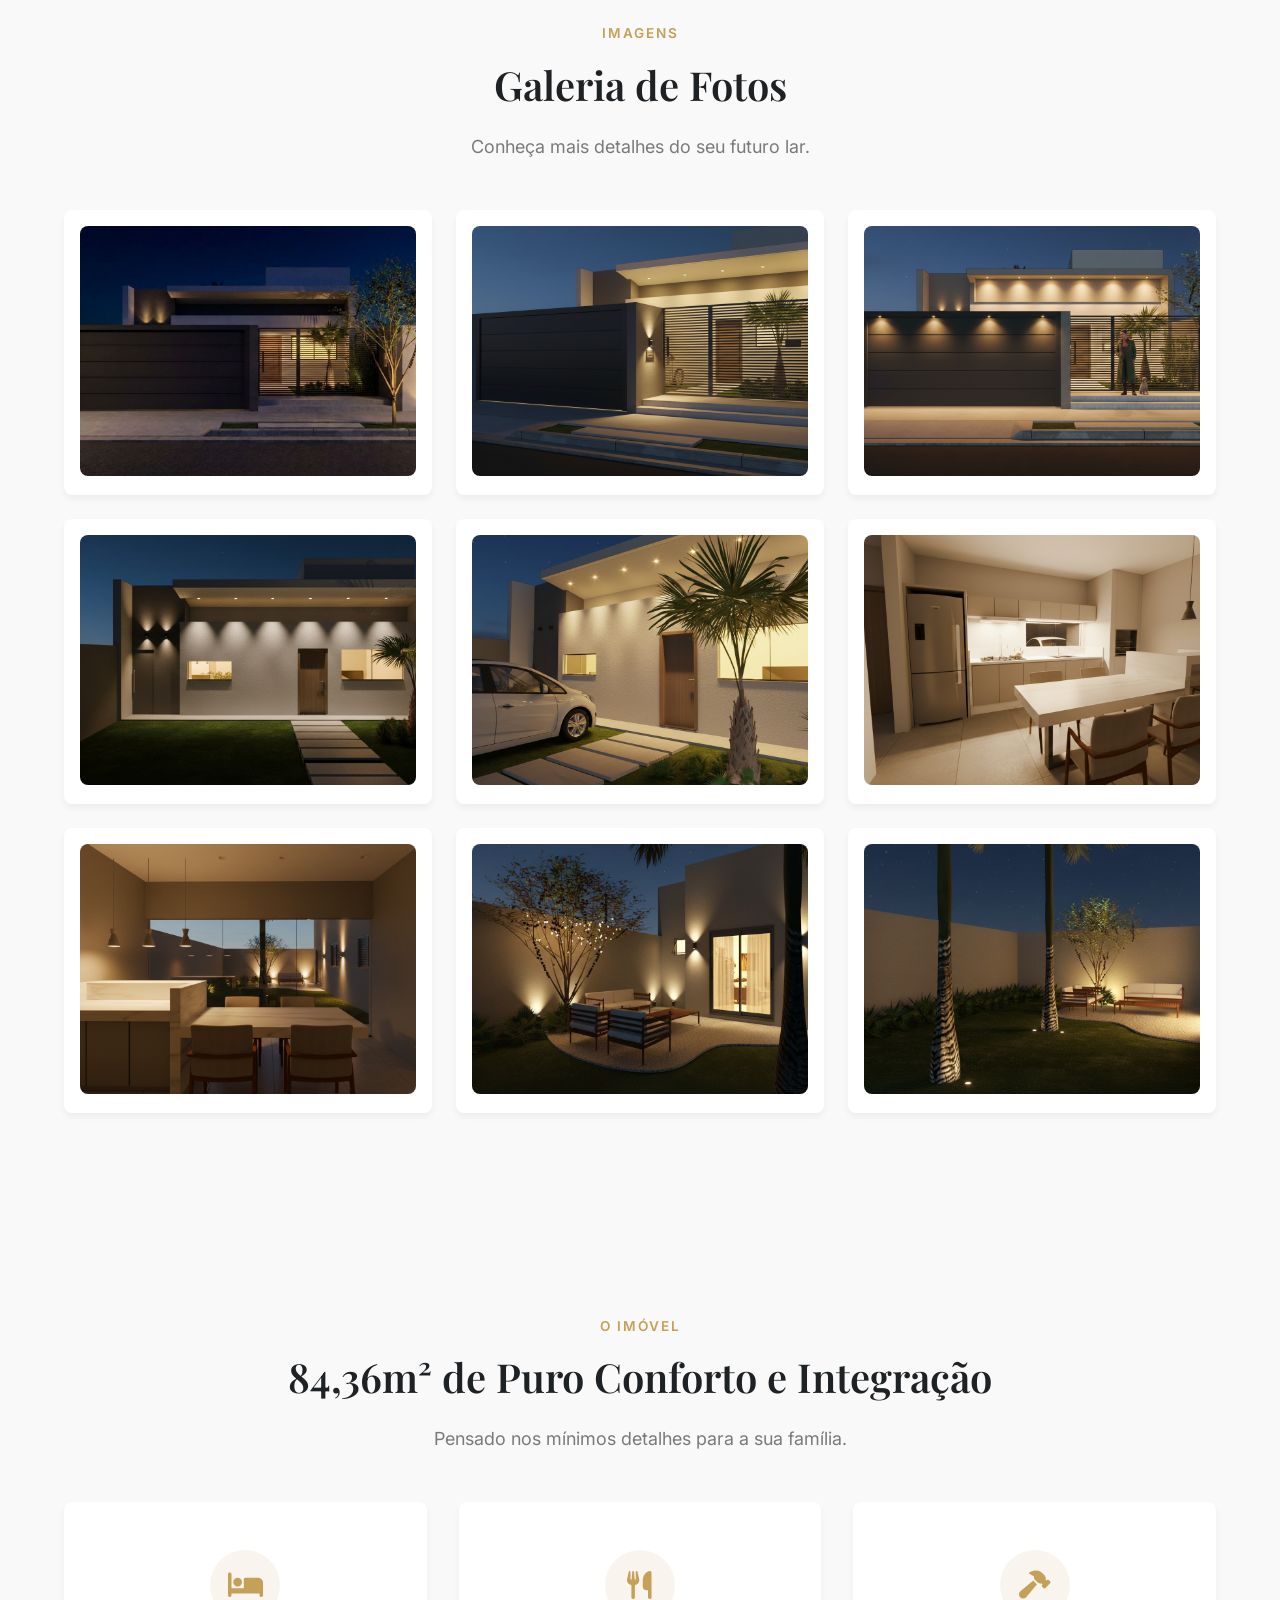
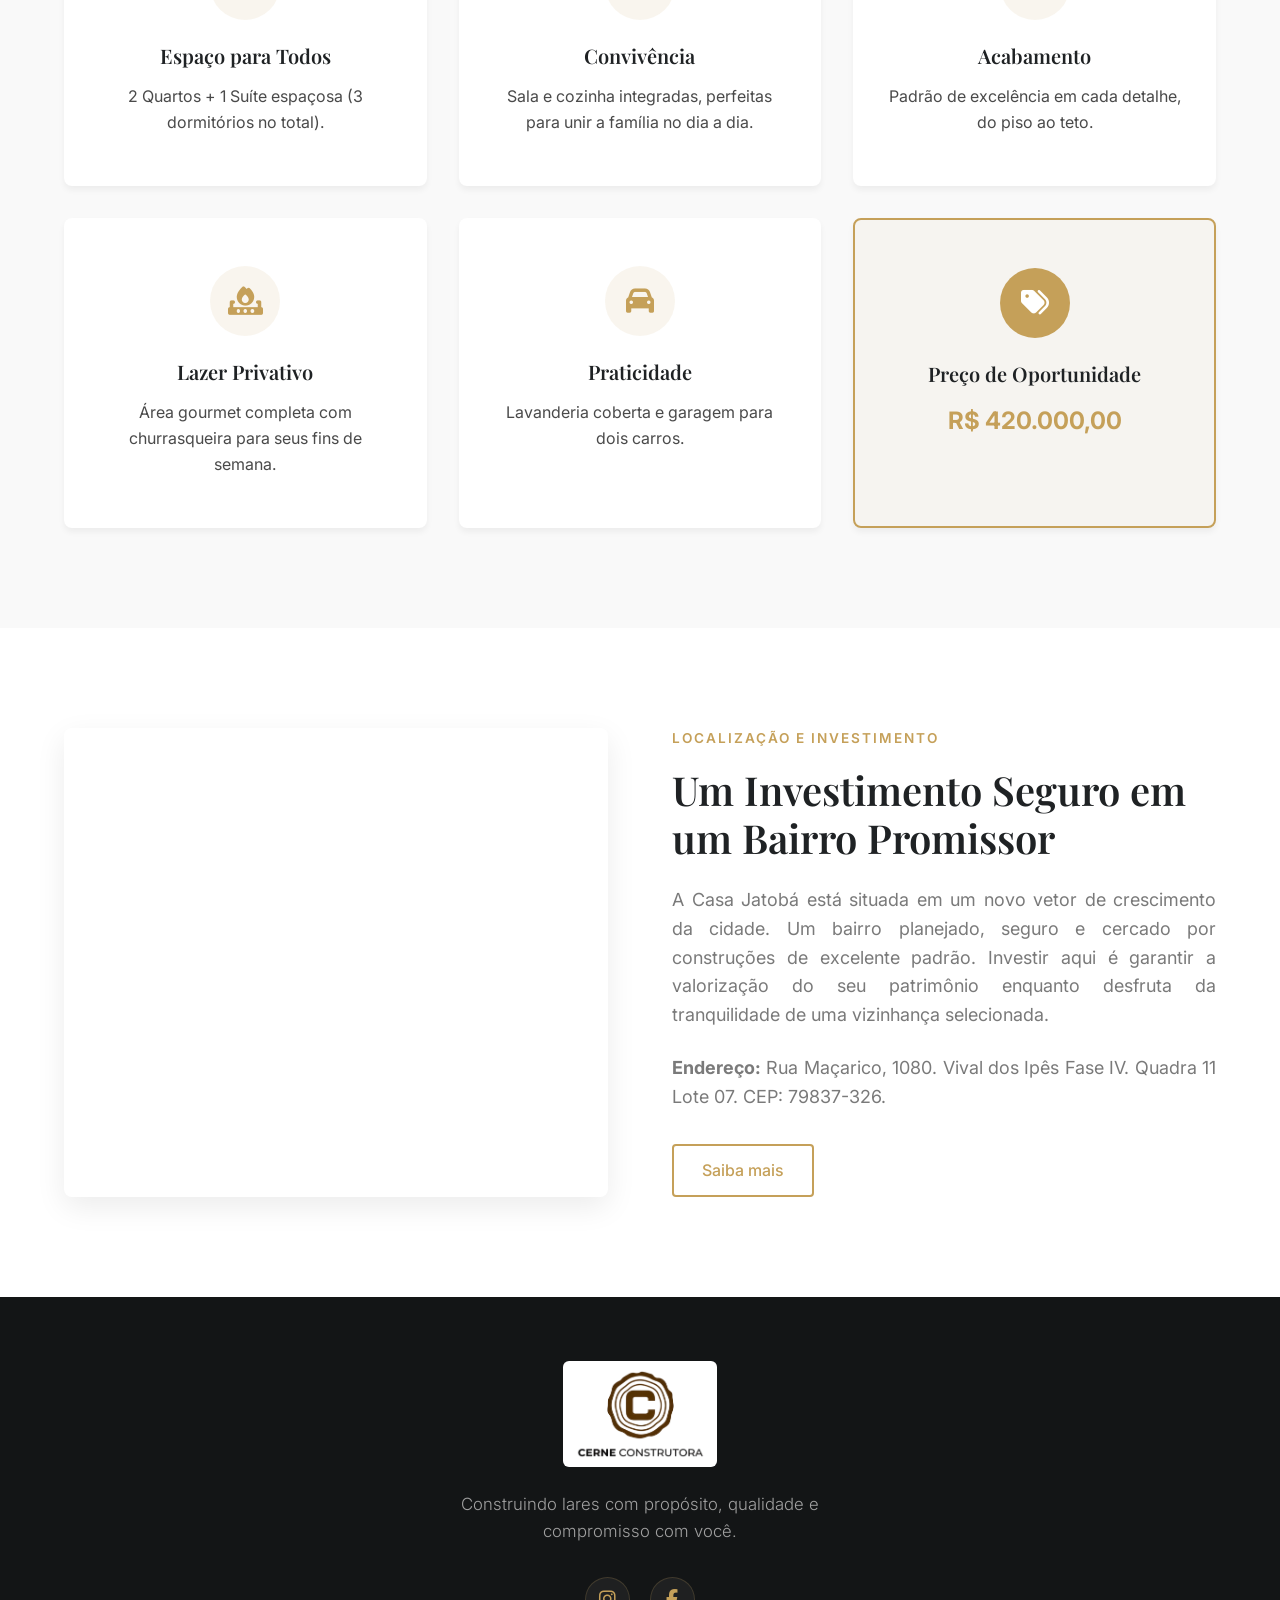
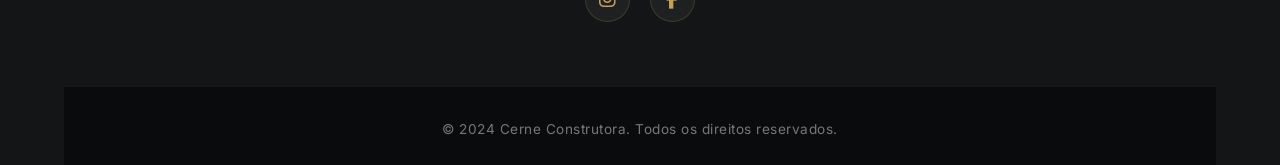
==== commit 62c36113: "feat: atualizar imagem da secao Conceito Cerne para final.png e adicionar funcão de ampliar no cliqu" ====
--- a/index.html
+++ b/index.html
@@ -113,9 +113,10 @@
                         estrutura sólida e durável para sua família.</p>
                 </div>
                 <div class="about-image fade-in-right" style="height: 100%;">
-                    <img src="assets/images/Casa Jatobá/Whisk_9bde64bcb4f8917af4b4631dcb104e27eg.png"
-                        alt="Fachada Casa Jatobá Iluminada" class="about-img-actual"
-                        style="width: 100%; height: 100%; min-height: 400px; object-fit: cover; object-position: right center; border-radius: 8px; box-shadow: var(--shadow-lg);">
+                    <img src="assets/images/Casa Jatobá/final.png" alt="Fachada Casa Jatobá Final"
+                        class="about-img-actual gallery-img"
+                        style="width: 100%; height: 100%; min-height: 400px; object-fit: cover; object-position: right center; border-radius: 8px; box-shadow: var(--shadow-lg); cursor: pointer; transition: transform 0.3s;"
+                        onmouseover="this.style.transform='scale(1.02)'" onmouseout="this.style.transform='scale(1)'">
                 </div>
             </div>
         </section>
--- a/css/style.css
+++ b/css/style.css
@@ -822,10 +822,20 @@
     }
 
     .hero-price-box {
-        align-self: flex-start !important;
-        /* Forces it to left align on mobile */
-        width: 100%;
+        width: 100% !important;
         margin-top: 1rem;
+        text-align: center !important;
+        border-left: none !important;
+        border-bottom: 4px solid var(--color-primary) !important;
+        align-items: center !important;
+        display: flex;
+        flex-direction: column;
+    }
+
+    .hero-price-box>div,
+    .hero-price-box p {
+        justify-content: center !important;
+        align-items: center !important;
     }
 
     .hero-subtitle {
@@ -868,7 +878,7 @@
     }
 
     .gallery-grid .card {
-        flex: 0 0 85vw;
+        flex: 0 0 75vw;
         min-width: 0;
         scroll-snap-align: center;
         padding: 0.5rem !important;
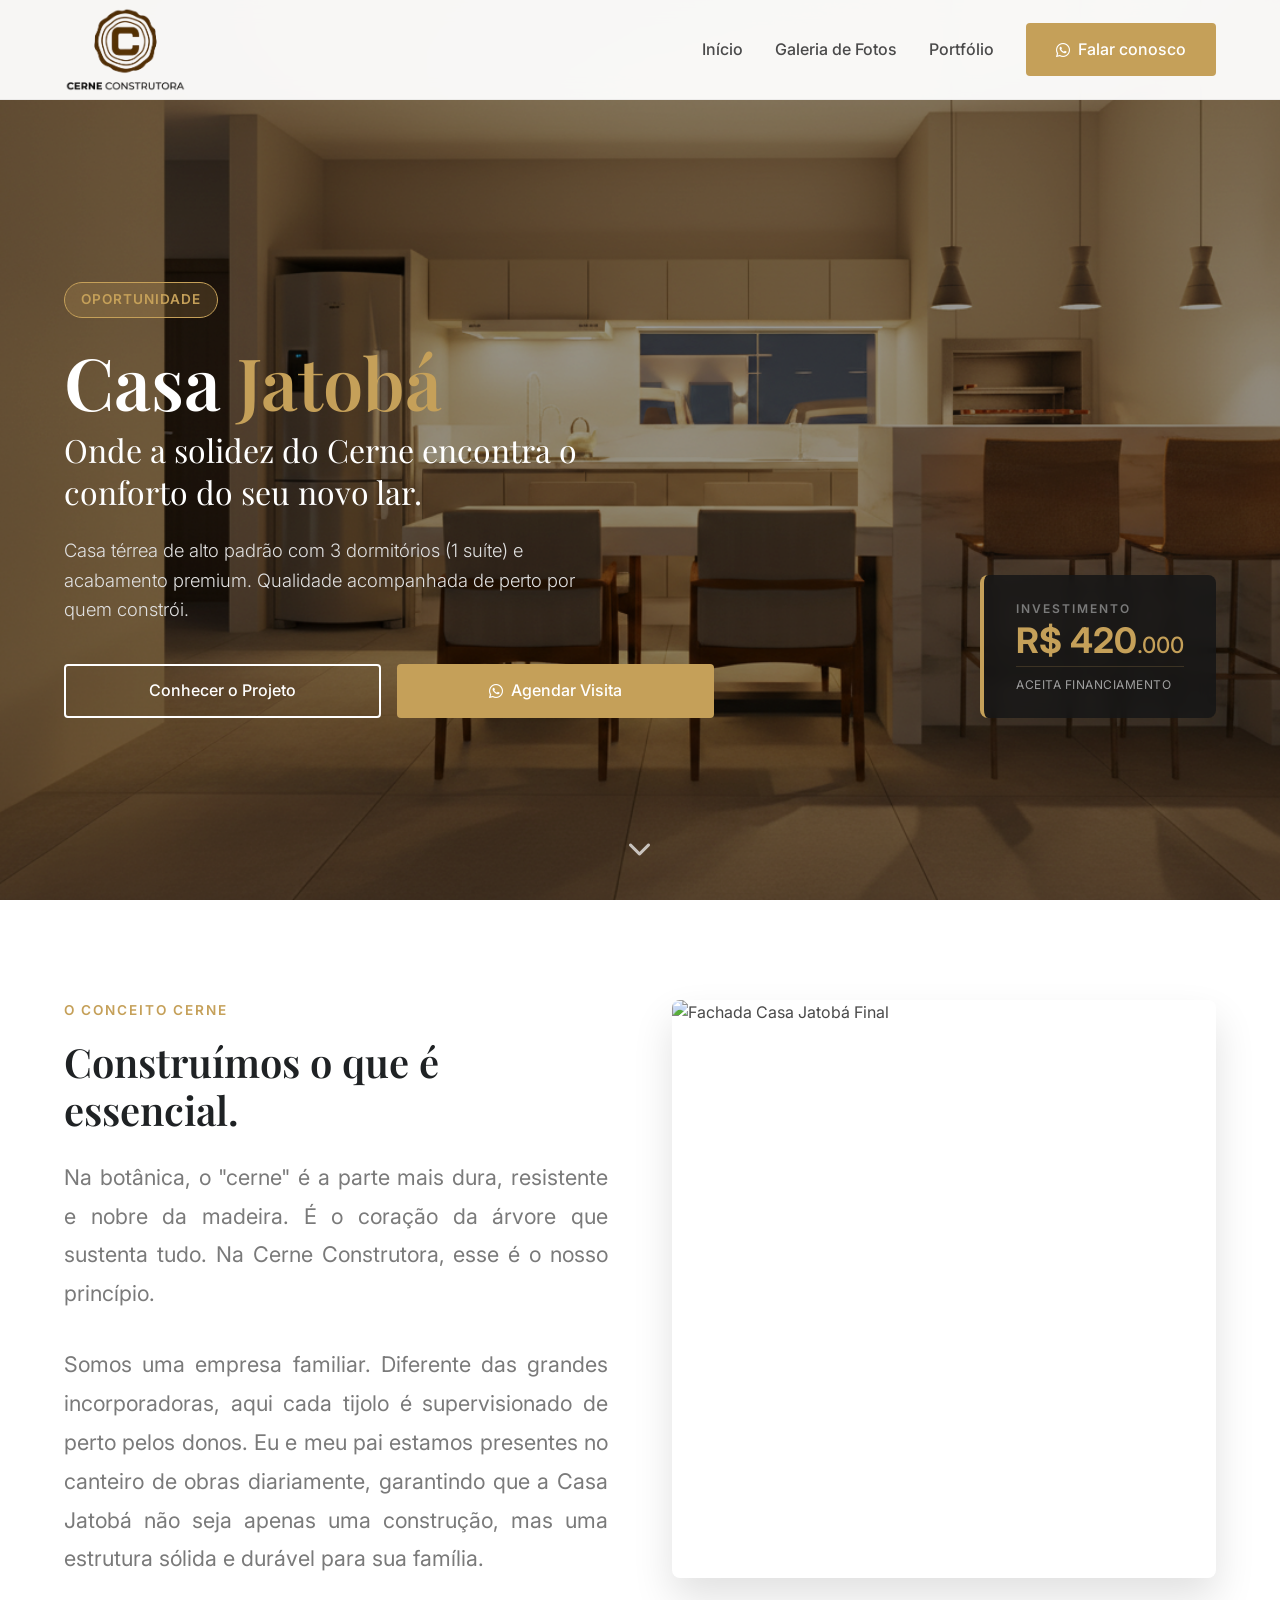
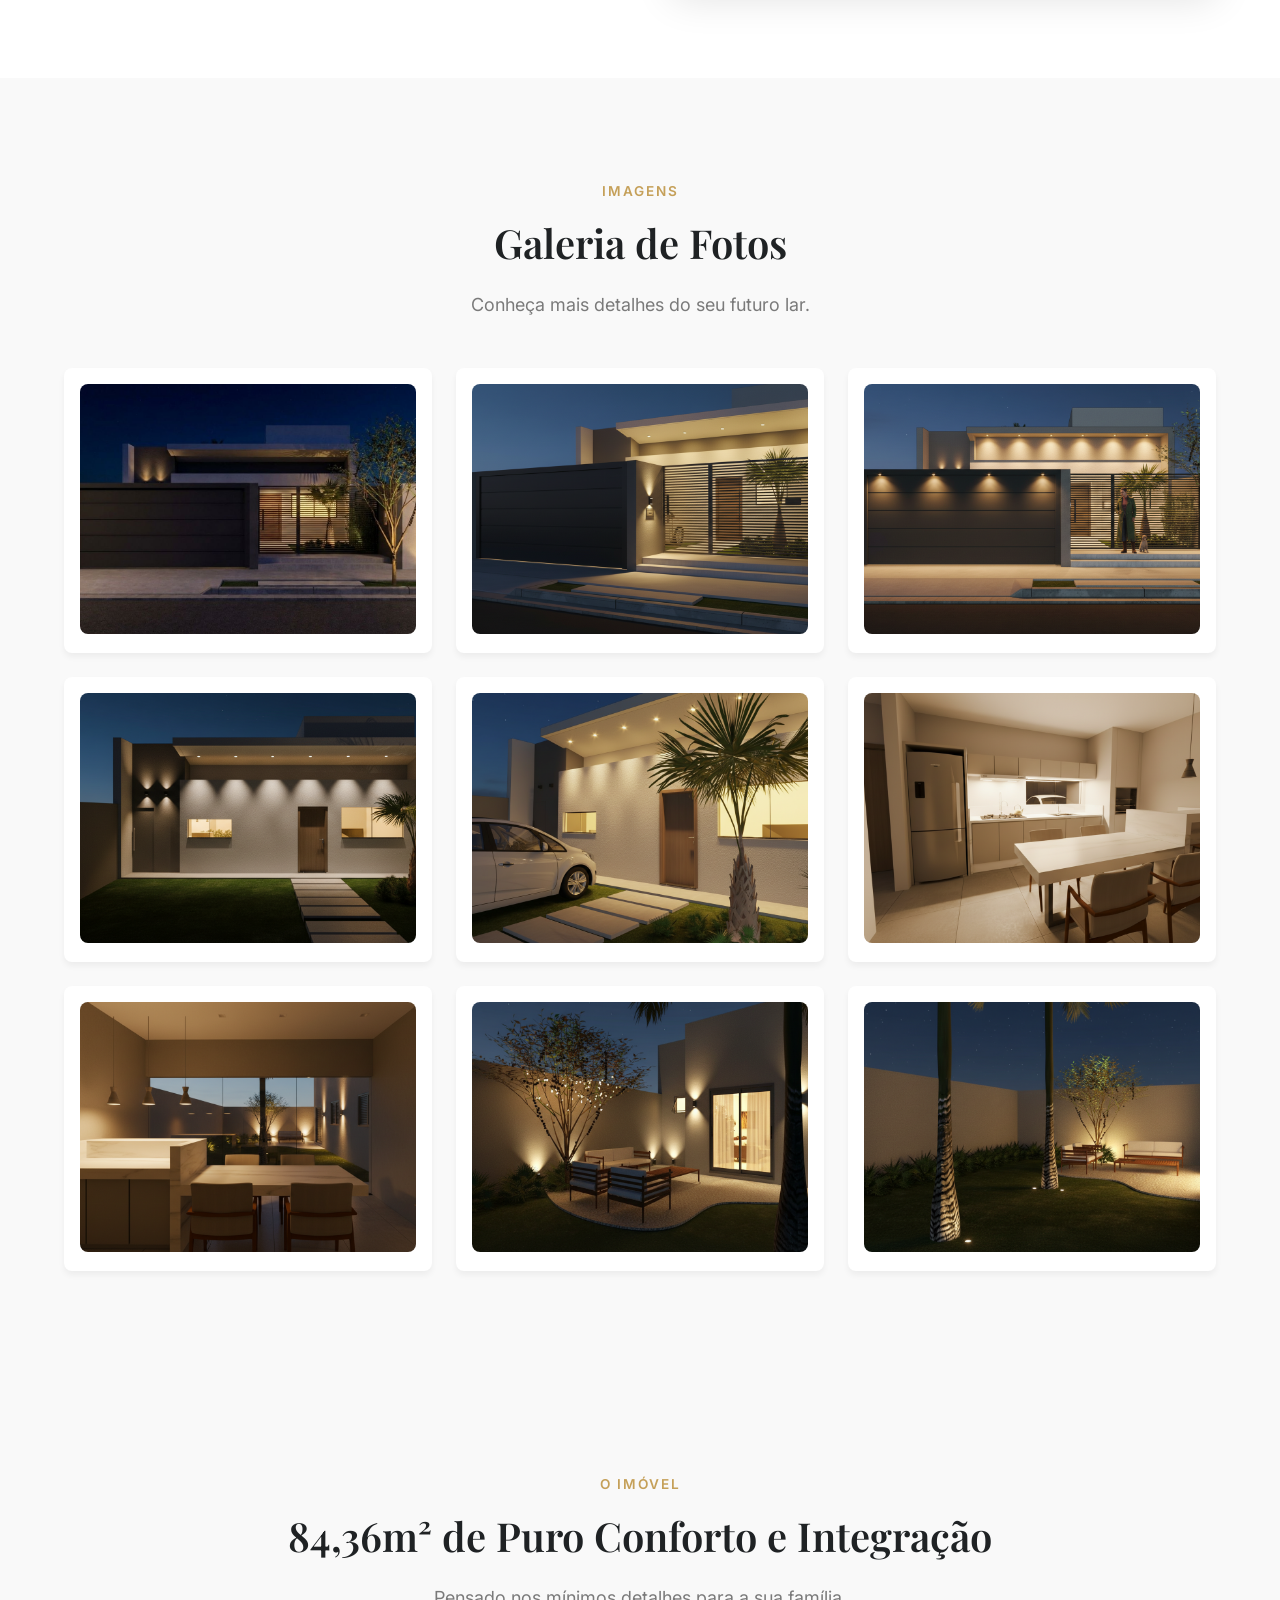
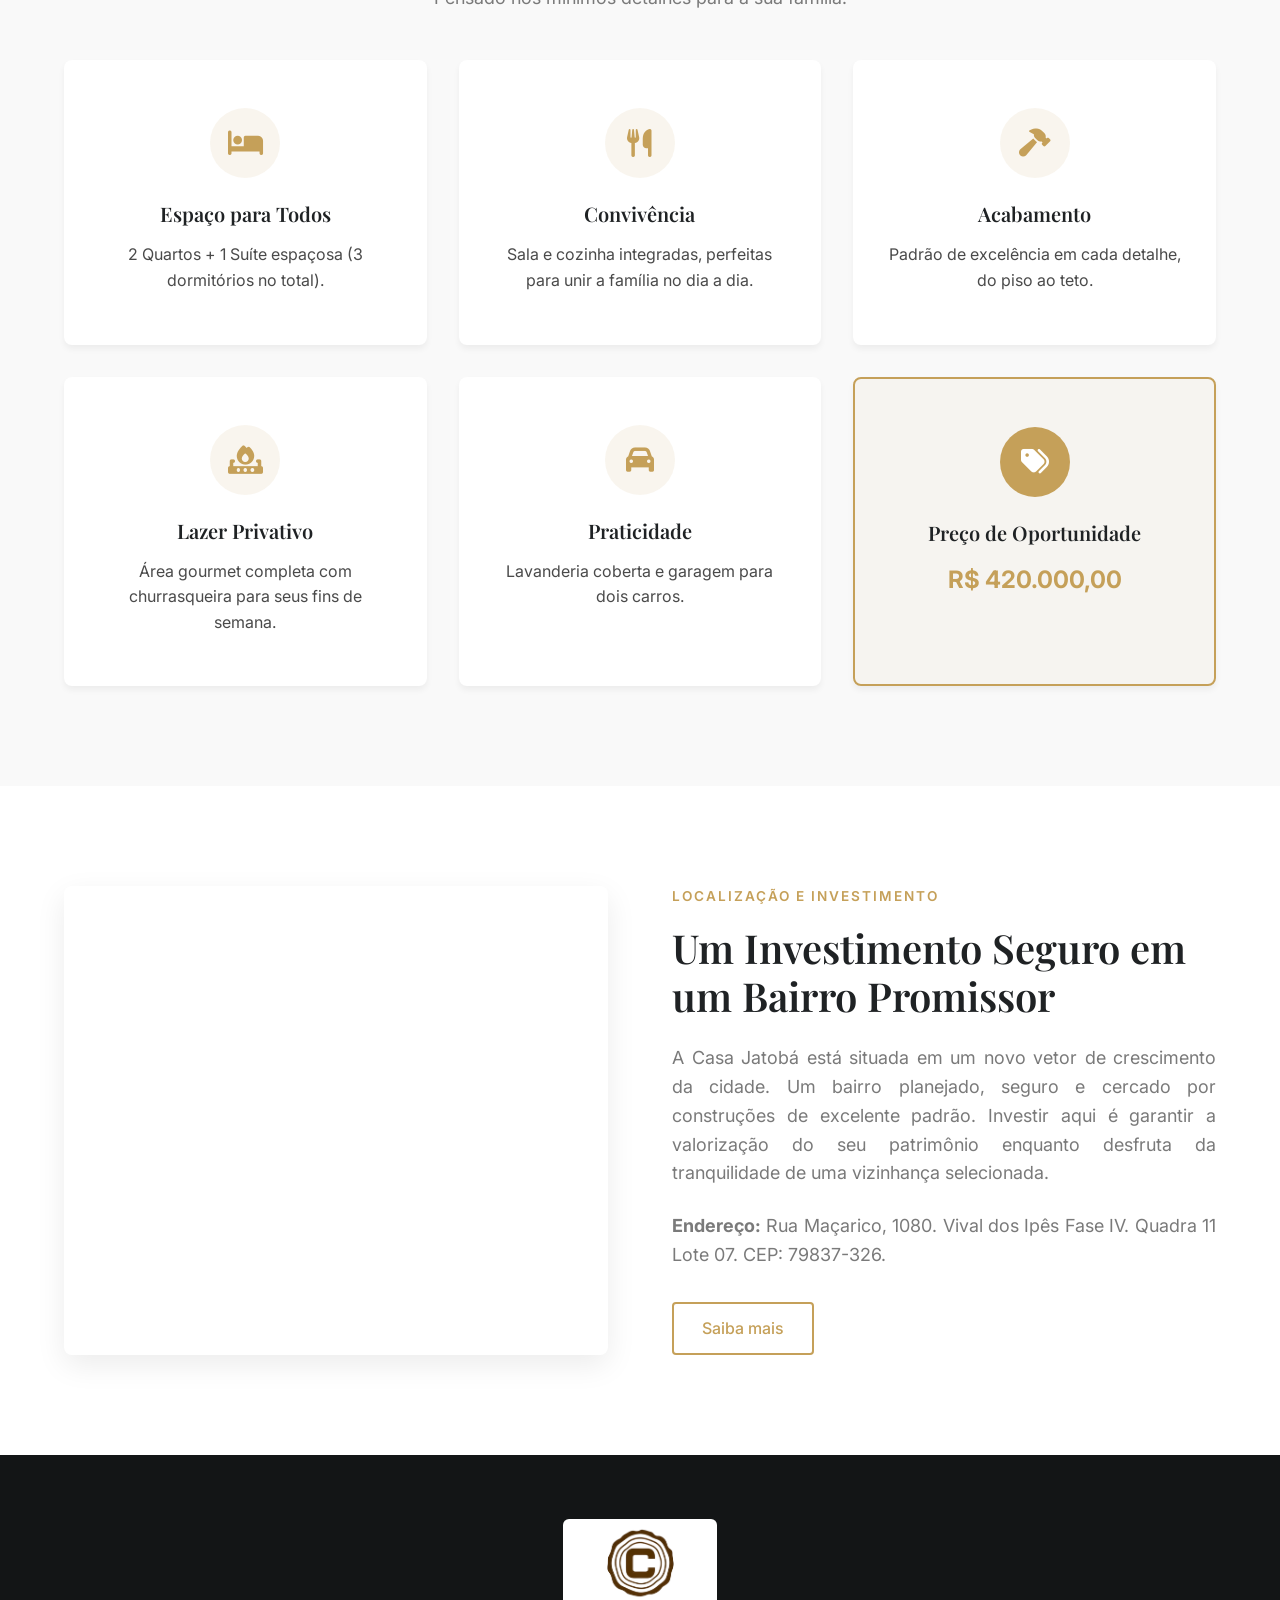
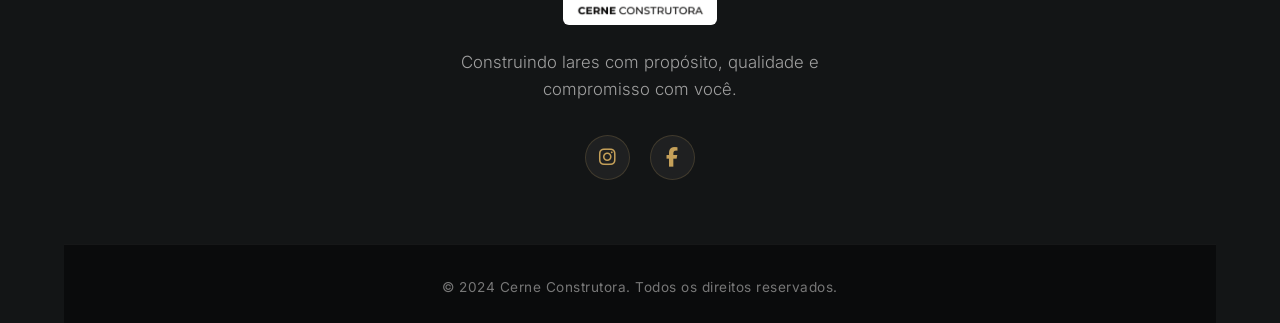
==== commit ea976138: "style: fazer botões terem a mesma largura, alinhar preço na base e equalizar tamanho da fonte do car" ====
--- a/index.html
+++ b/index.html
@@ -75,7 +75,7 @@
                 </div>
 
                 <div class="hero-price-box fade-in-up"
-                    style="background: rgba(19, 21, 22, 0.80); backdrop-filter: blur(8px); padding: 1.5rem 2rem; border-radius: 8px; border-left: 4px solid var(--color-primary); text-align: left; box-shadow: var(--shadow-md); transition-delay: 0.3s; flex-shrink: 0; align-self: center;">
+                    style="background: rgba(19, 21, 22, 0.80); backdrop-filter: blur(8px); padding: 1.5rem 2rem; border-radius: 8px; border-left: 4px solid var(--color-primary); text-align: left; box-shadow: var(--shadow-md); transition-delay: 0.3s; flex-shrink: 0; align-self: flex-end;">
                     <p
                         style="color: var(--color-text-light); text-transform: uppercase; letter-spacing: 2px; font-size: 0.75rem; font-weight: 600; margin-bottom: 0.3rem;">
                         Investimento</p>
@@ -103,10 +103,12 @@
                     style="display: flex; flex-direction: column; justify-content: center;">
                     <span class="section-tag">O Conceito Cerne</span>
                     <h2 class="section-title">Construímos o que é essencial.</h2>
-                    <p class="section-desc" style="text-align: justify; max-width: none;">Na botânica, o "cerne" é a
+                    <p class="section-desc about-custom-desc" style="text-align: justify; max-width: none;">Na botânica,
+                        o "cerne" é a
                         parte mais dura, resistente e nobre da madeira. É
                         o coração da árvore que sustenta tudo. Na Cerne Construtora, esse é o nosso princípio.</p>
-                    <p class="section-desc" style="text-align: justify; max-width: none; margin-bottom: 0;">Somos uma
+                    <p class="section-desc about-custom-desc"
+                        style="text-align: justify; max-width: none; margin-bottom: 0;">Somos uma
                         empresa familiar. Diferente das grandes incorporadoras, aqui cada
                         tijolo é supervisionado de perto pelos donos. Eu e meu pai estamos presentes no canteiro de
                         obras diariamente, garantindo que a Casa Jatobá não seja apenas uma construção, mas uma
--- a/css/style.css
+++ b/css/style.css
@@ -384,6 +384,11 @@
     flex-wrap: wrap;
 }
 
+.hero-actions .btn {
+    flex: 1;
+    justify-content: center;
+}
+
 .hero-actions .btn-outline {
     border-color: var(--color-white);
     color: var(--color-white);
@@ -436,6 +441,12 @@
     grid-template-columns: 1fr 1fr;
     gap: 4rem;
     align-items: center;
+}
+
+.about-custom-desc {
+    font-size: 1.35rem;
+    /* Aumentado para equilibrar com a altura da imagem */
+    line-height: 1.8;
 }
 
 .features-list {
@@ -836,6 +847,11 @@
     .hero-price-box p {
         justify-content: center !important;
         align-items: center !important;
+    }
+
+    .about-custom-desc {
+        font-size: 1.05rem;
+        /* Mantém o padrão compacto em celulares */
     }
 
     .hero-subtitle {
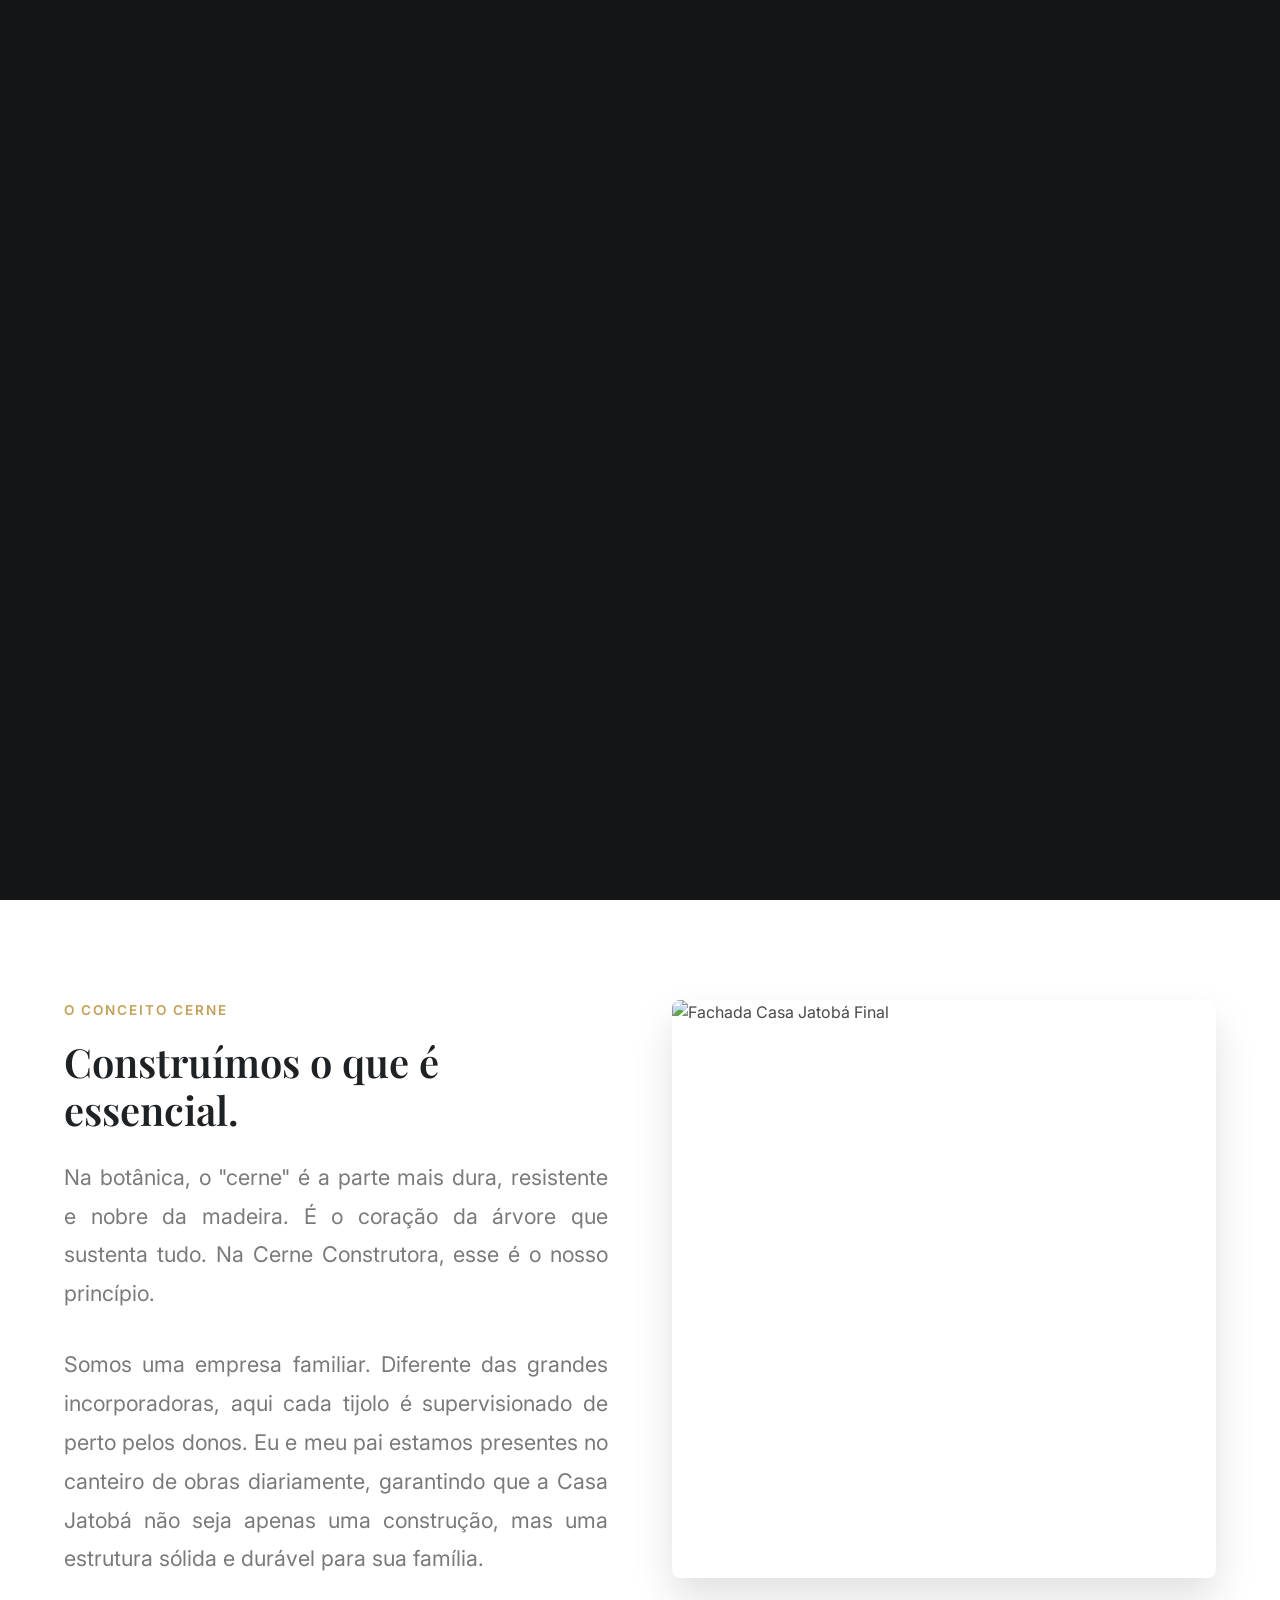
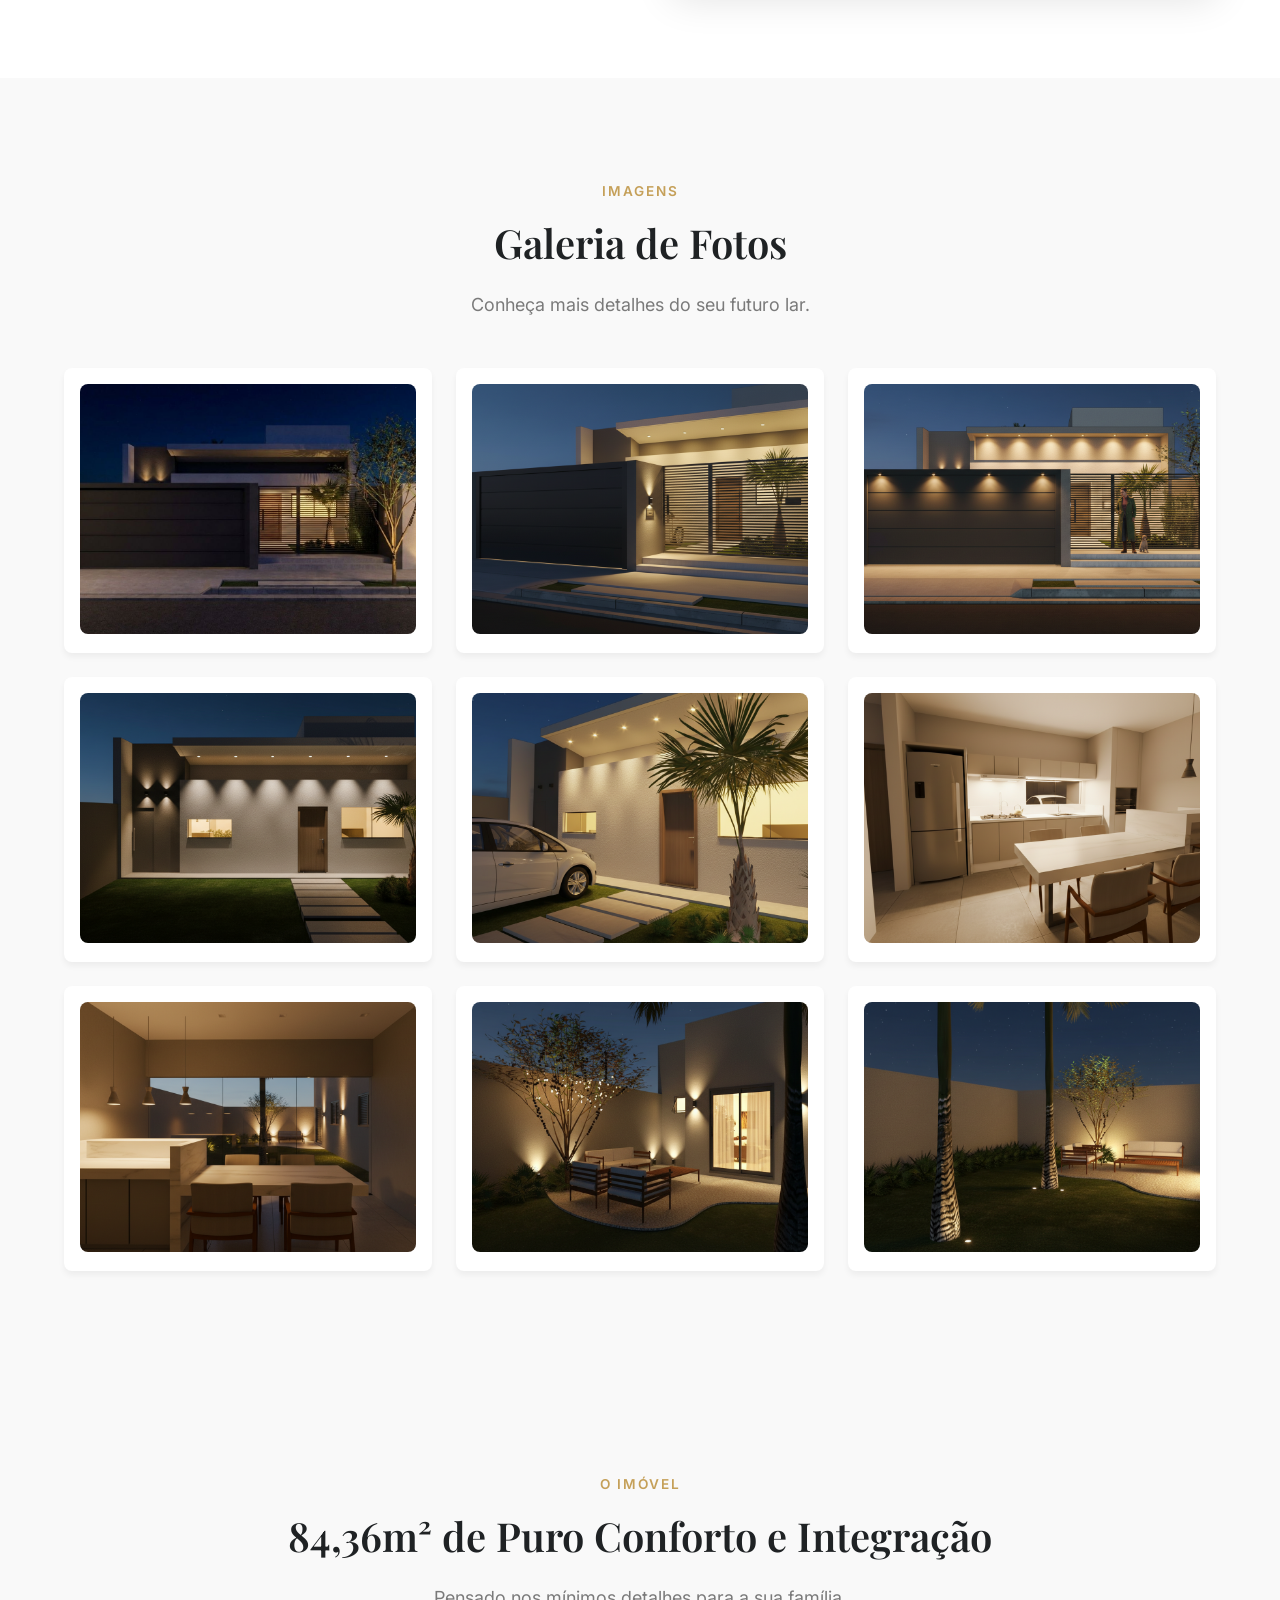
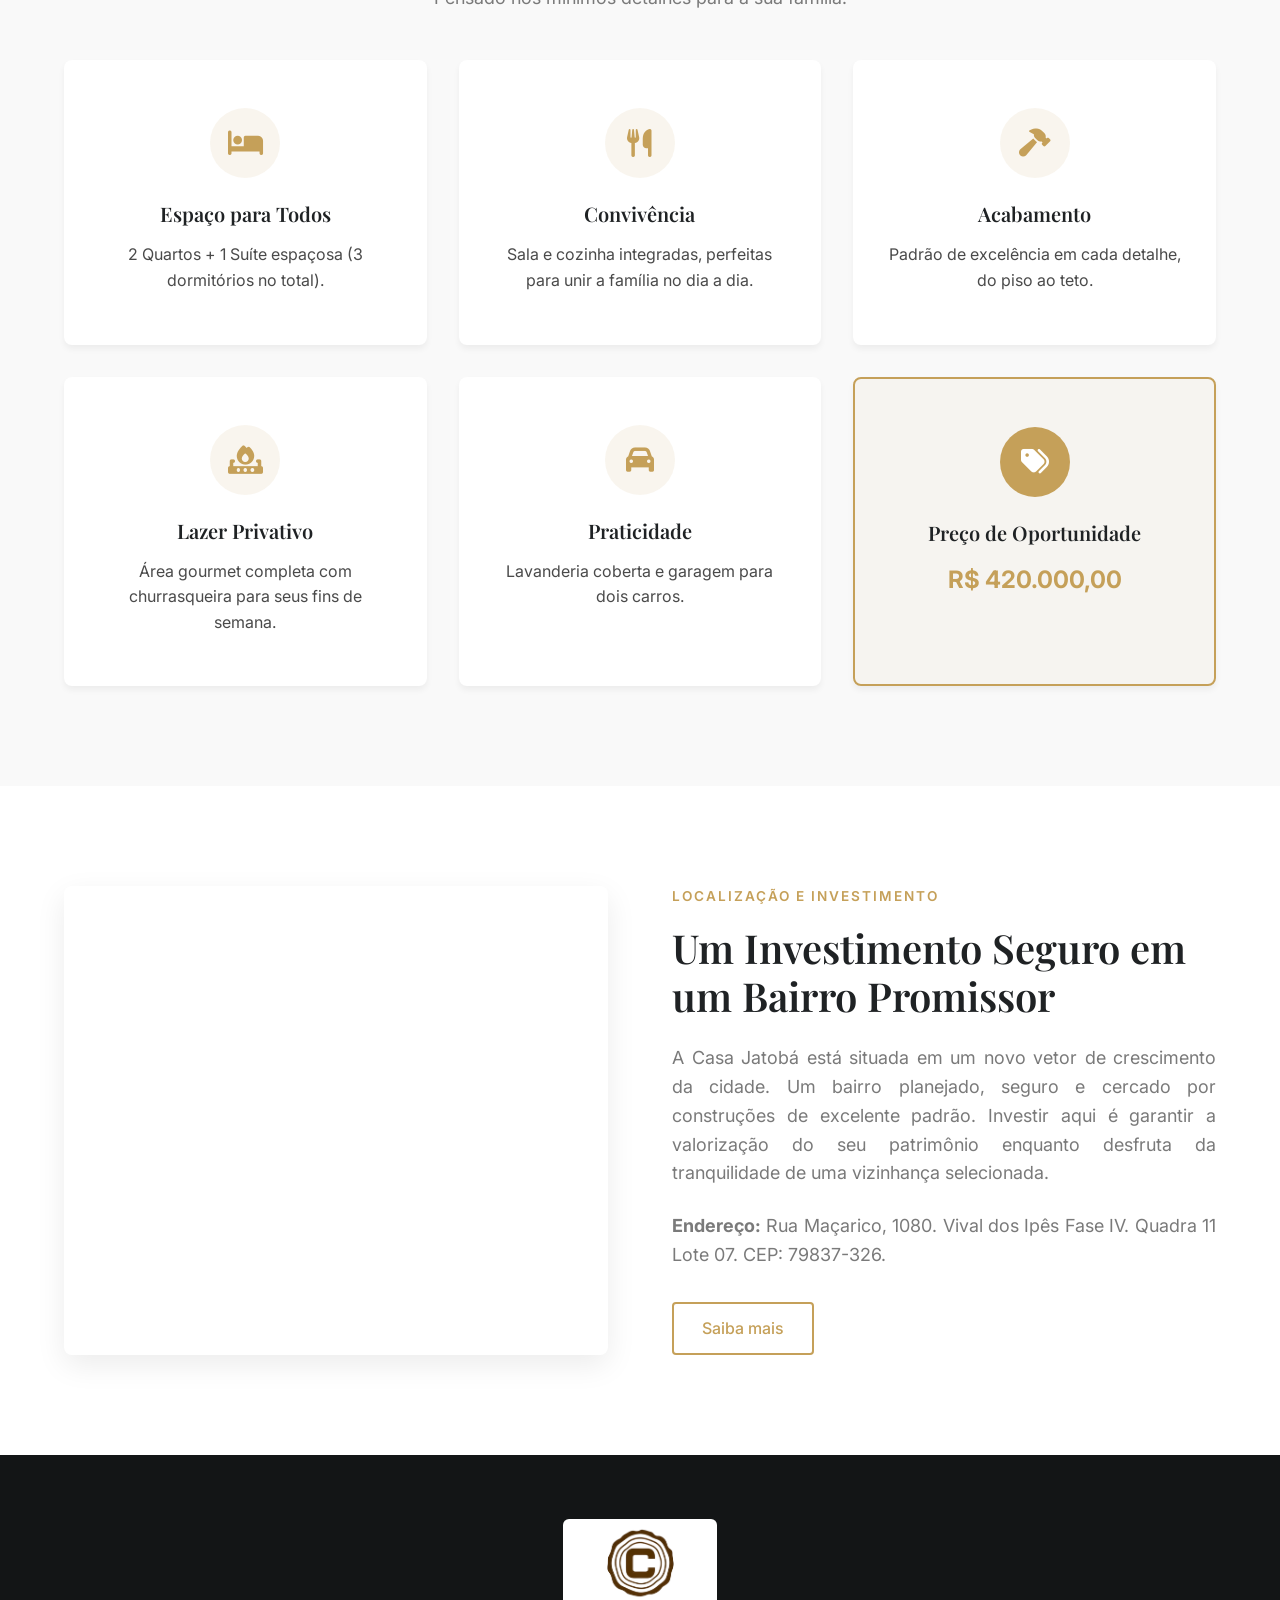
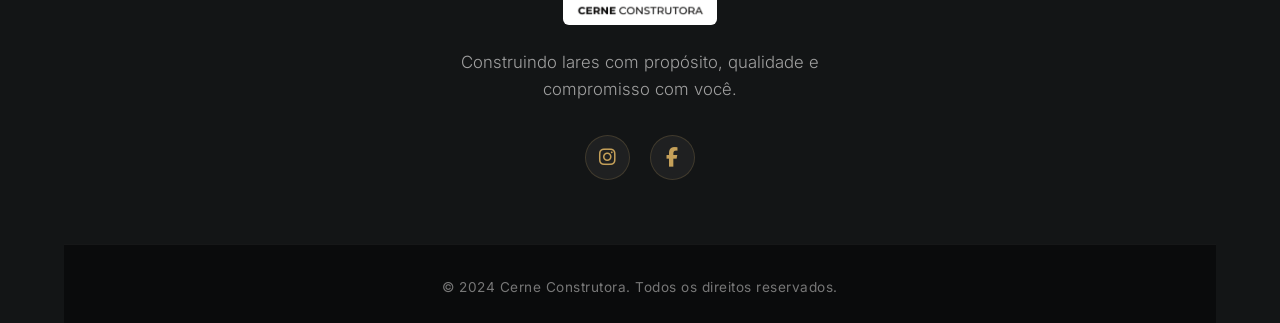
==== commit 8ce46992: "feat: constroi e adiciona splash screen com video de animacao na pagina principal" ====
--- a/index.html
+++ b/index.html
@@ -20,6 +20,13 @@
 </head>
 
 <body>
+    <!-- TELA DE ABERTURA / SPLASH SCREEN (MO Empreendimentos -> Cerne) -->
+    <div id="splash-screen" class="splash-screen">
+        <video id="splash-video" class="splash-video" autoplay muted playsinline>
+            <source src="assets/images/animacao.mp4" type="video/mp4">
+        </video>
+    </div>
+
     <!-- HEADER -->
     <header id="header" class="header">
         <div class="container header-container">
--- a/css/style.css
+++ b/css/style.css
@@ -38,6 +38,44 @@
     /* Layout */
     --container-max-width: 1200px;
     --header-height: 100px;
+}
+
+/* --- SPLASH SCREEN --- */
+.splash-screen {
+    position: fixed;
+    top: 0;
+    left: 0;
+    width: 100vw;
+    height: 100vh;
+    background-color: var(--color-darker);
+    z-index: 9999;
+    display: flex;
+    align-items: center;
+    justify-content: center;
+    transition: opacity 0.8s ease-in-out, visibility 0.8s ease-in-out;
+}
+
+.splash-screen.fade-out {
+    opacity: 0;
+    visibility: hidden;
+}
+
+.splash-video {
+    width: 100%;
+    height: 100%;
+    object-fit: contain;
+    /* Garante que o vídeo não seja cortado */
+    animation: fadeInSplash 1s ease-out forwards;
+}
+
+@keyframes fadeInSplash {
+    0% {
+        opacity: 0;
+    }
+
+    100% {
+        opacity: 1;
+    }
 }
 
 /* --- RESET & GLOBAL START --- */
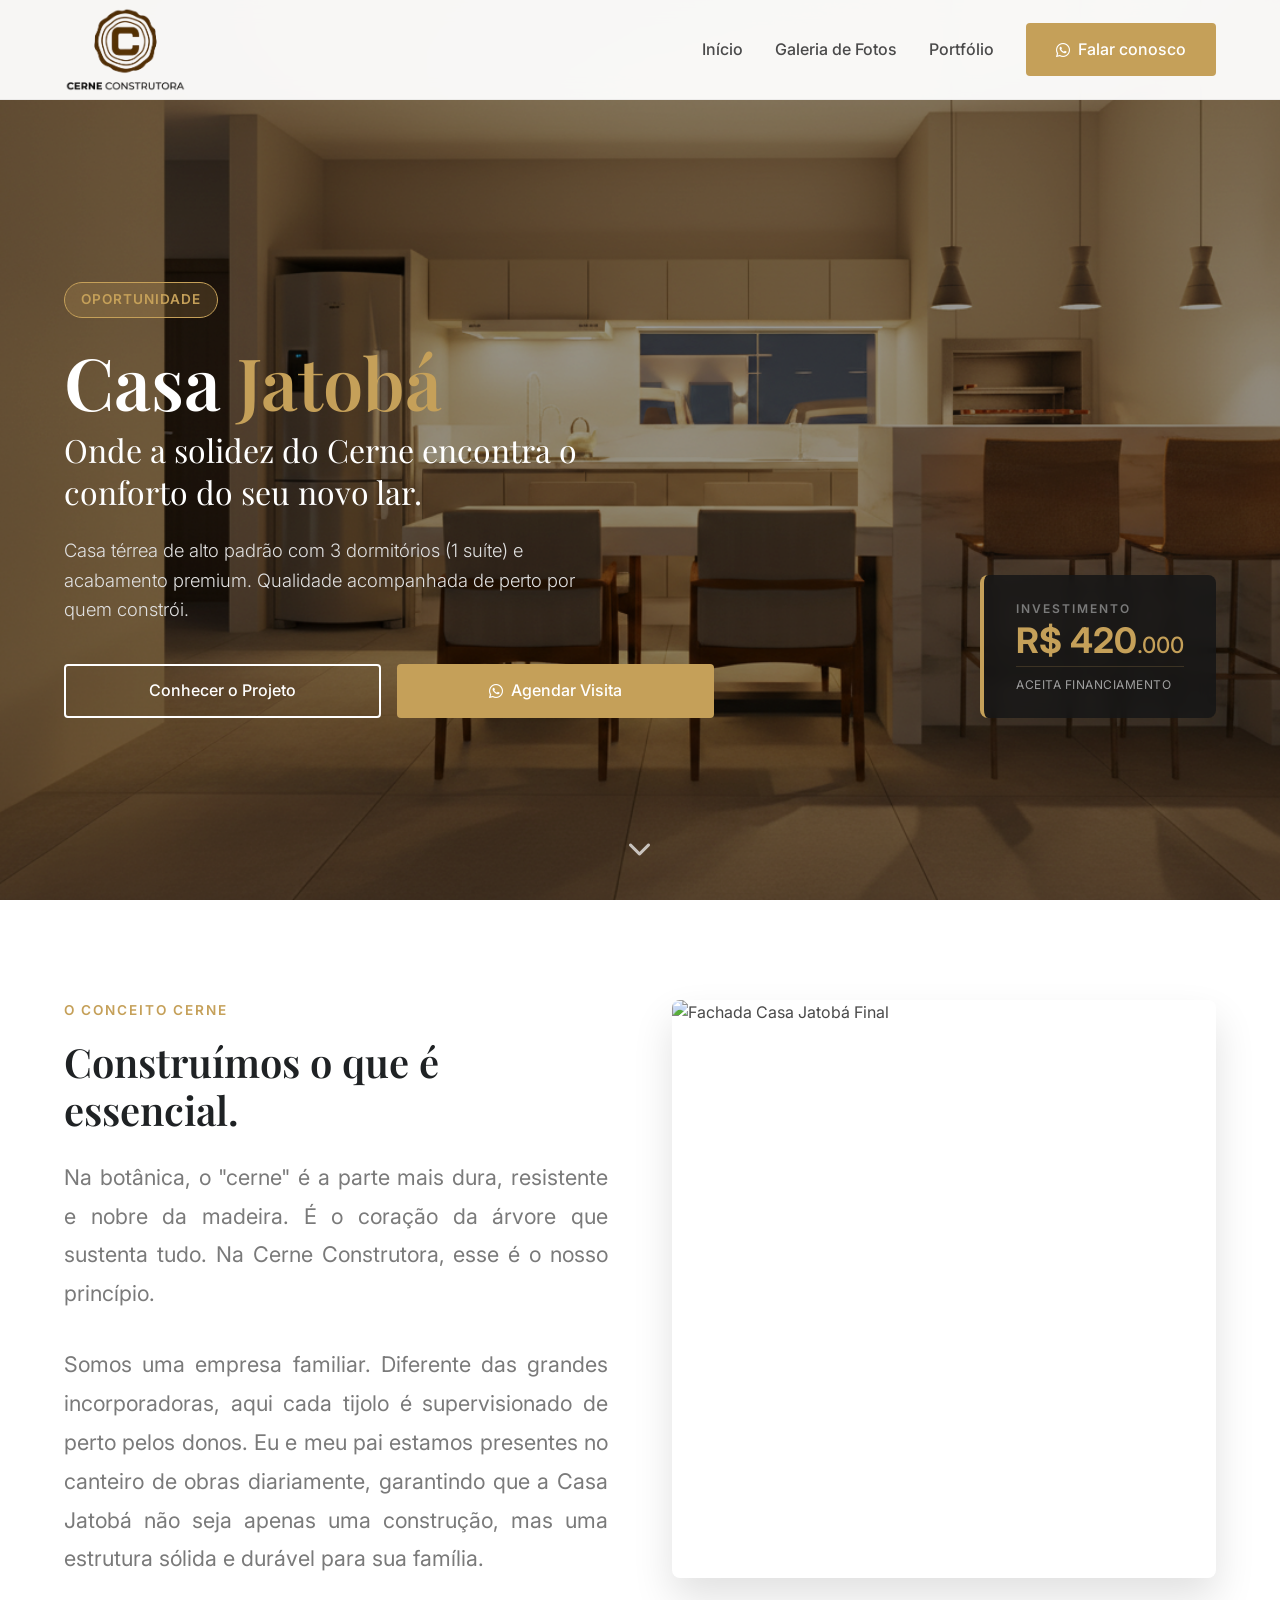
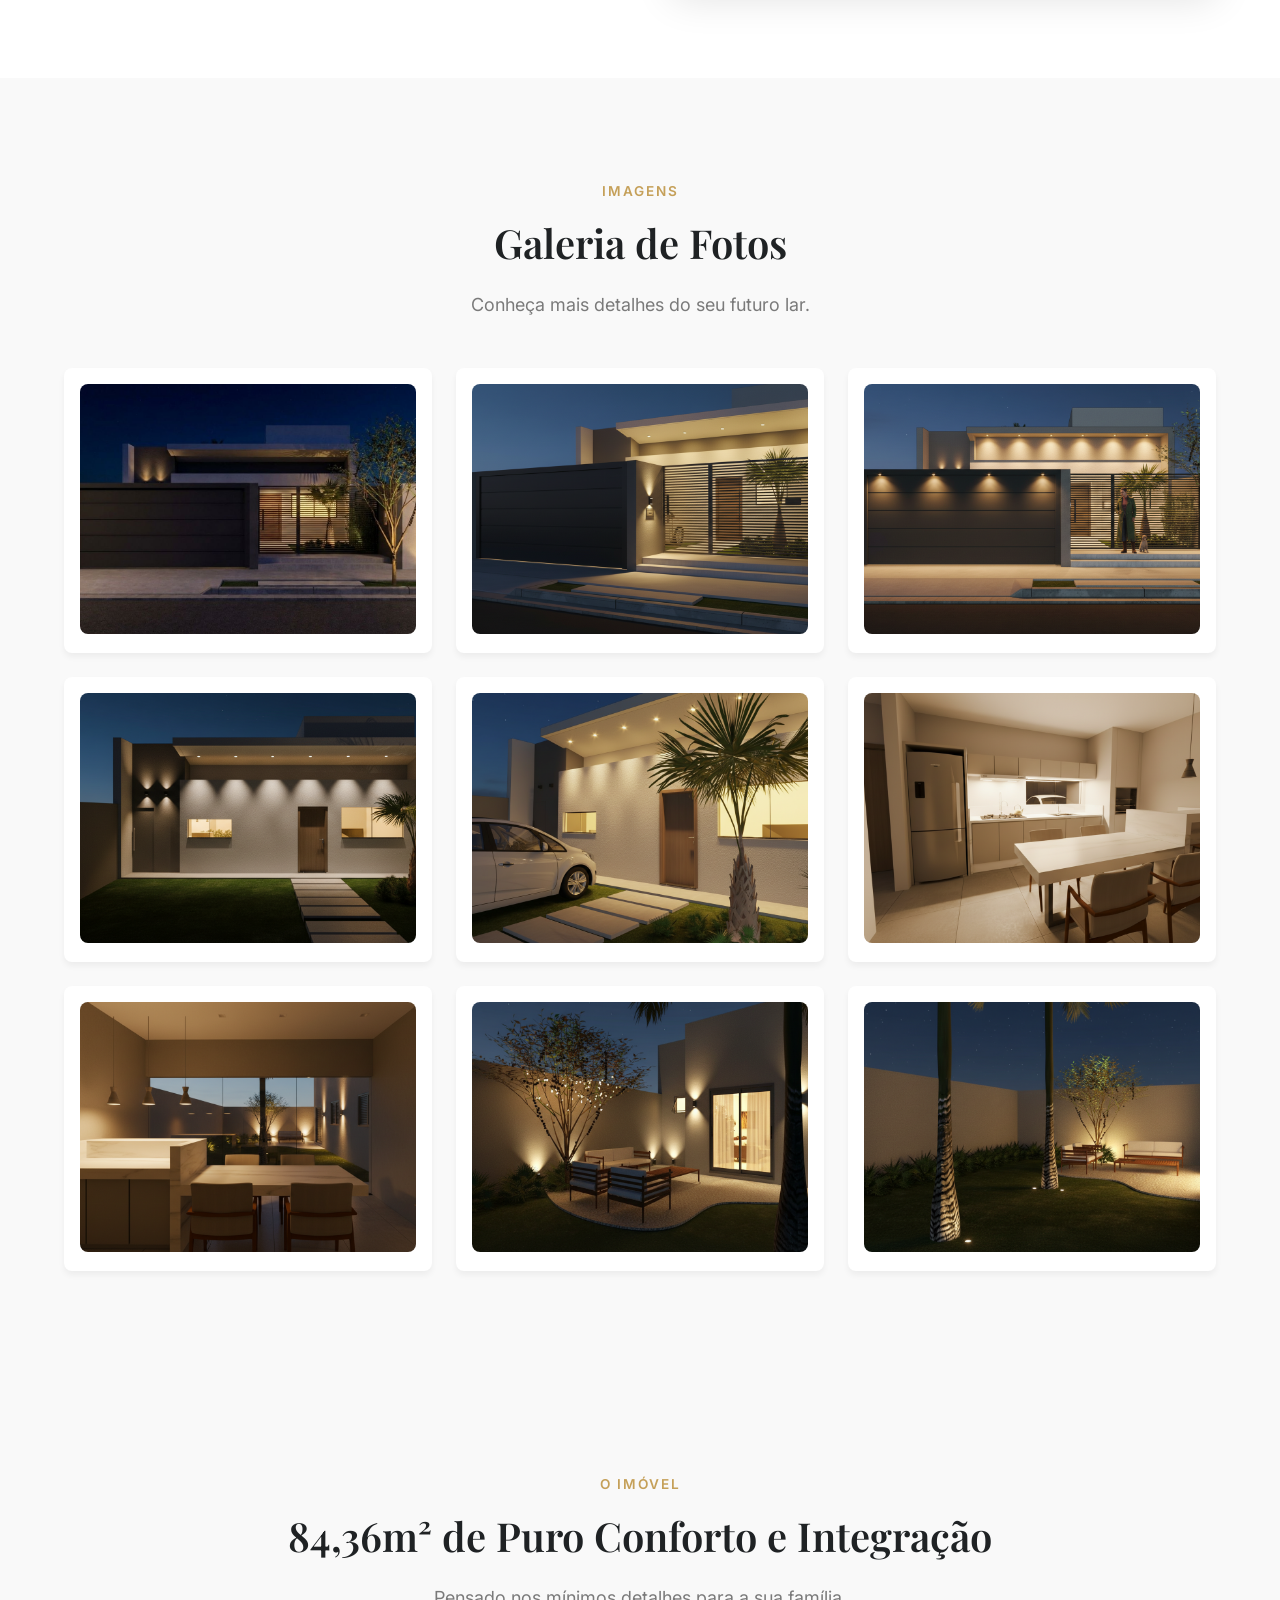
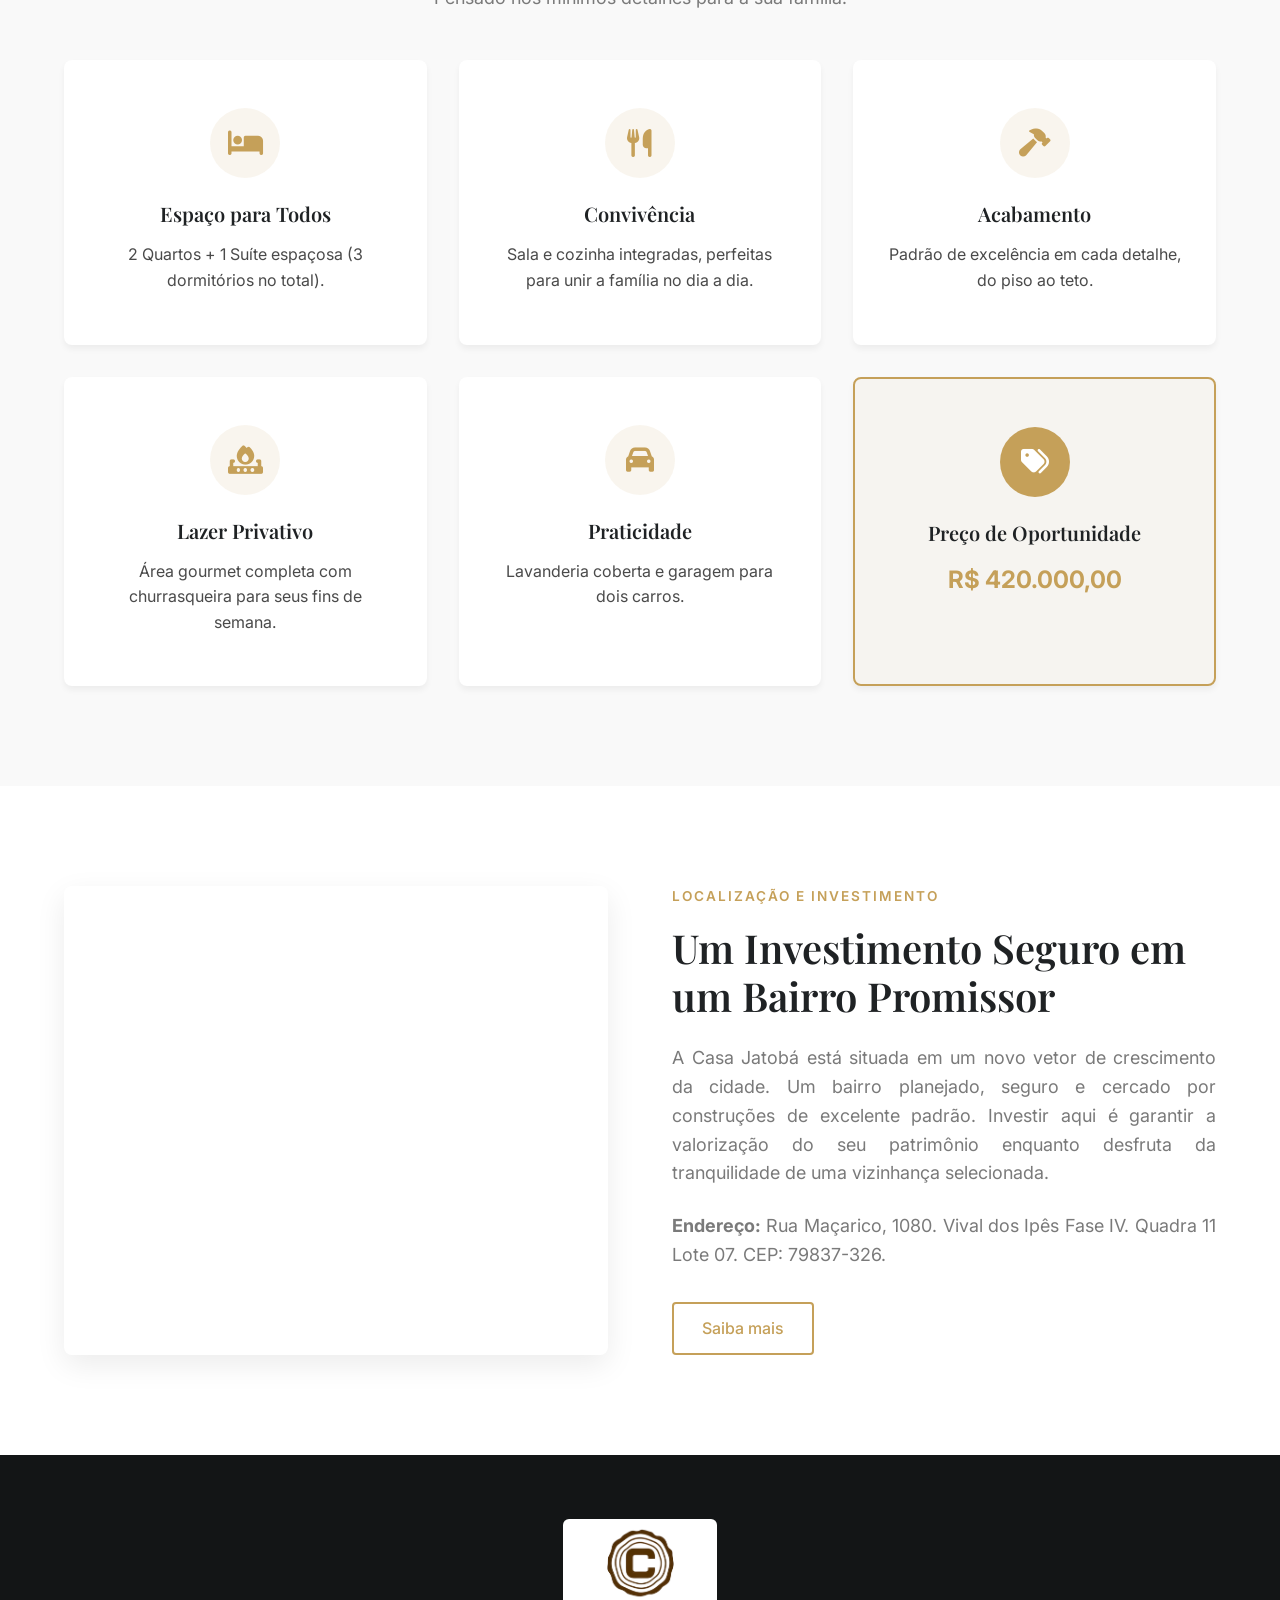
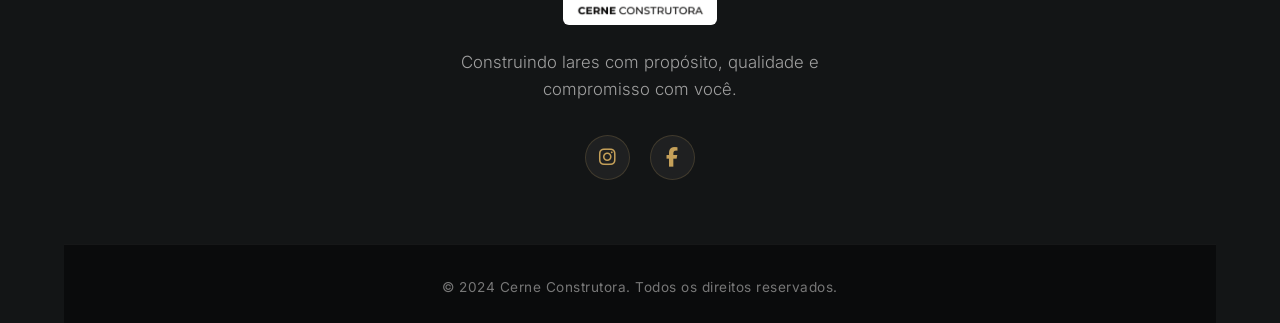
==== commit f889700f: "chore: comentar splash screen temporariamente" ====
--- a/index.html
+++ b/index.html
@@ -21,11 +21,11 @@
 
 <body>
     <!-- TELA DE ABERTURA / SPLASH SCREEN (MO Empreendimentos -> Cerne) -->
-    <div id="splash-screen" class="splash-screen">
+    <!-- <div id="splash-screen" class="splash-screen">
         <video id="splash-video" class="splash-video" autoplay muted playsinline>
             <source src="assets/images/animacao.mp4" type="video/mp4">
         </video>
-    </div>
+    </div> -->
 
     <!-- HEADER -->
     <header id="header" class="header">
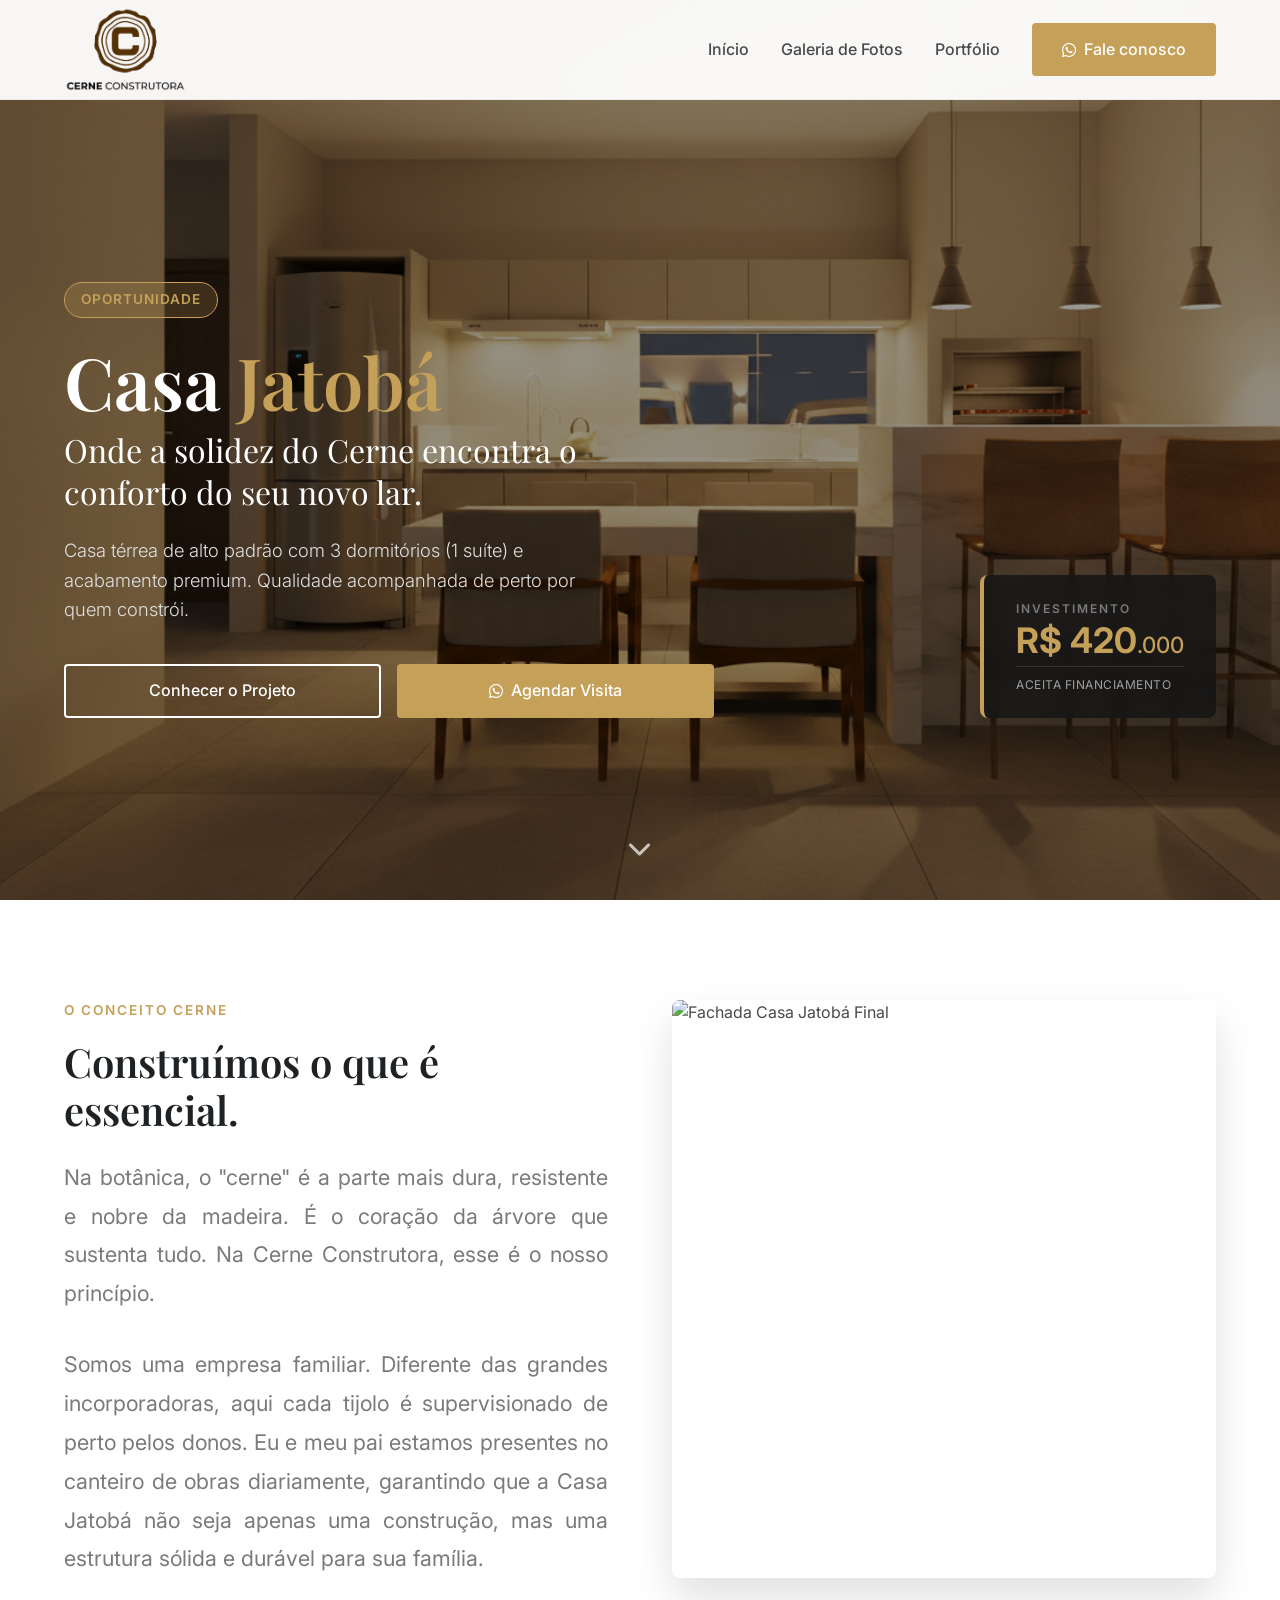
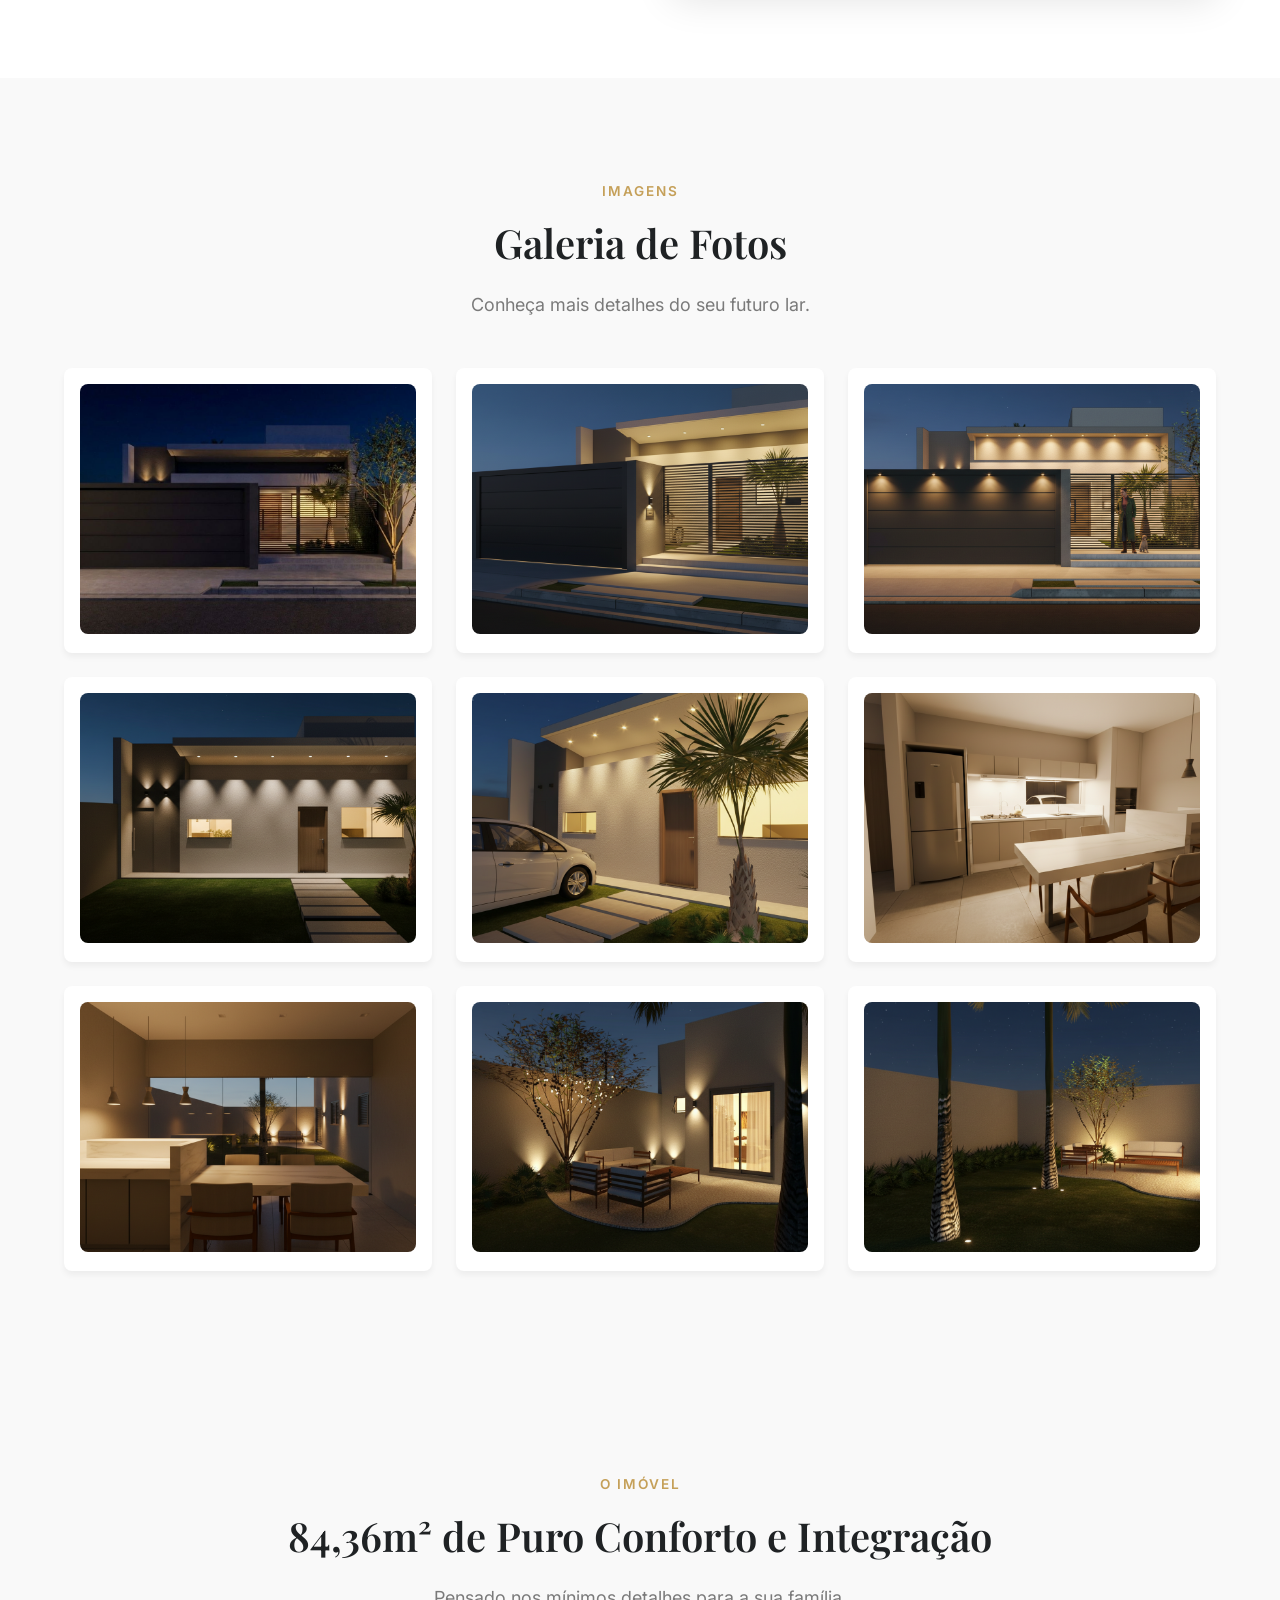
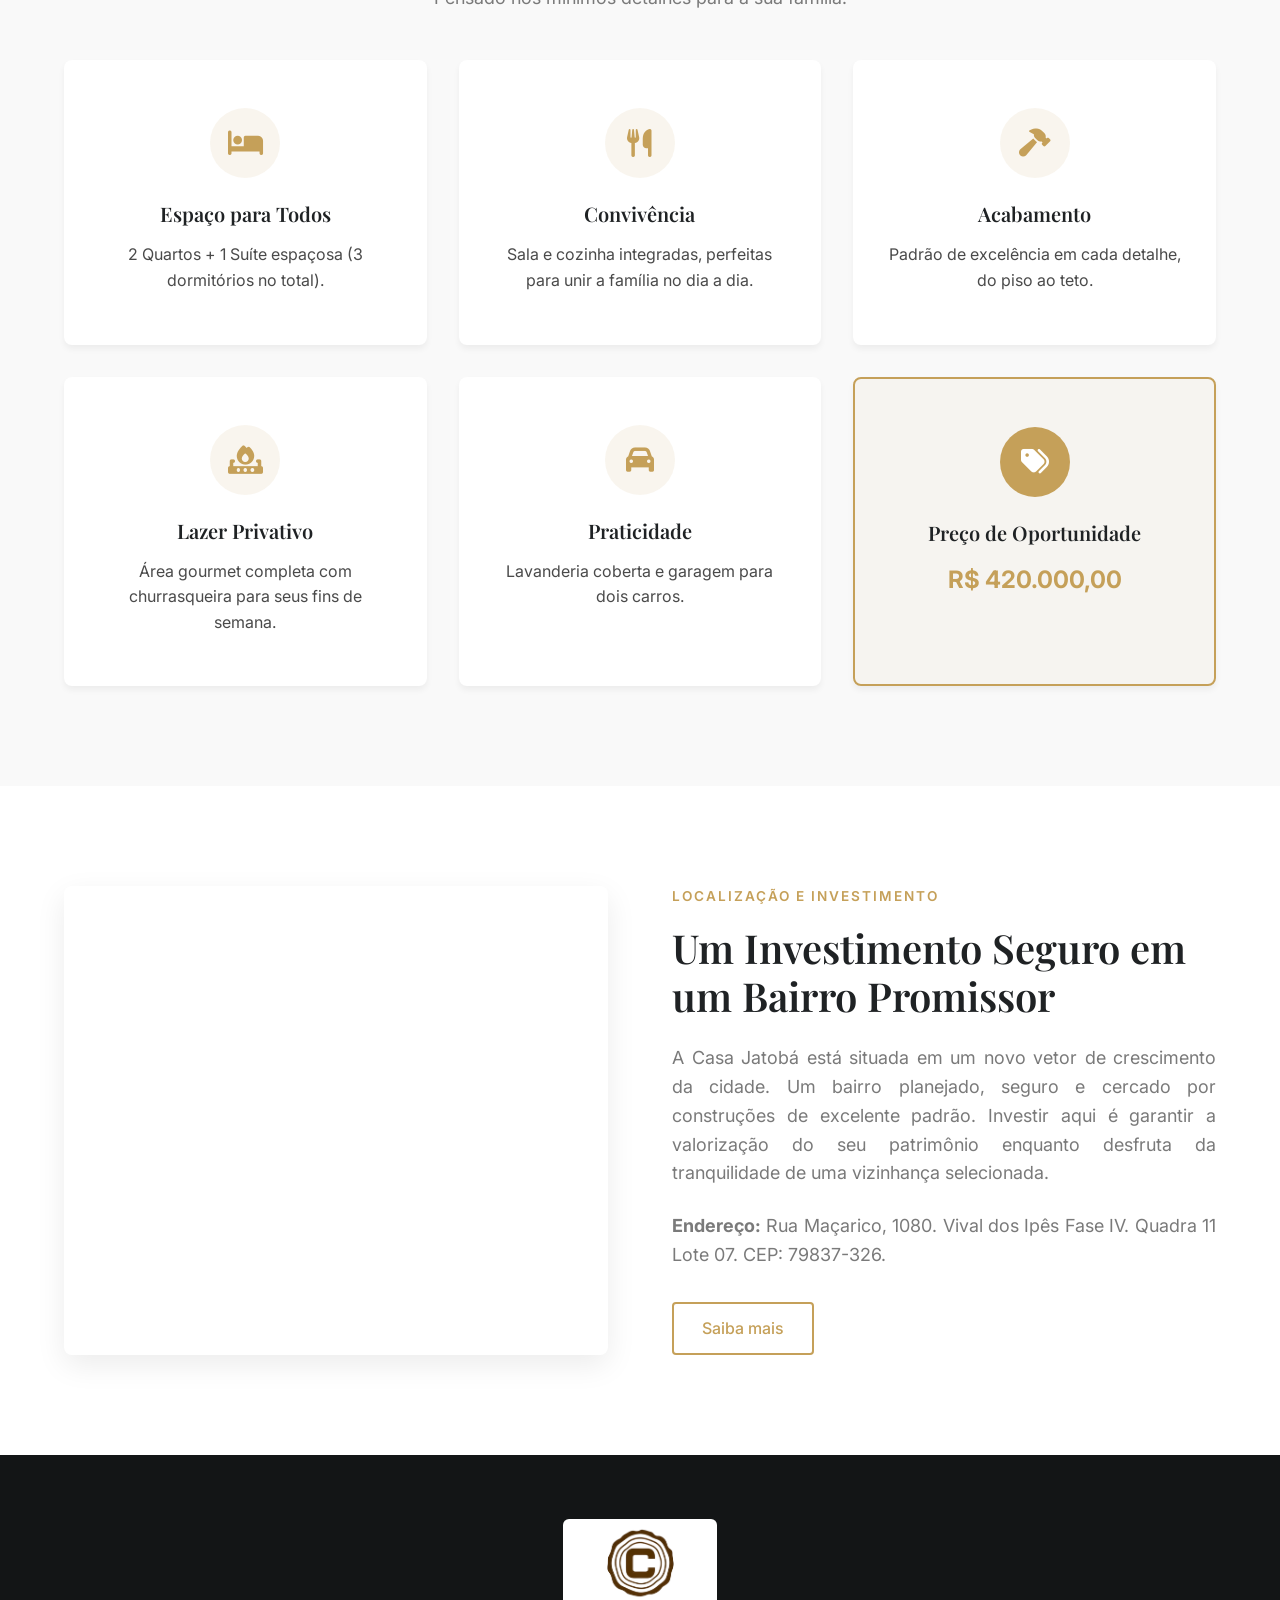
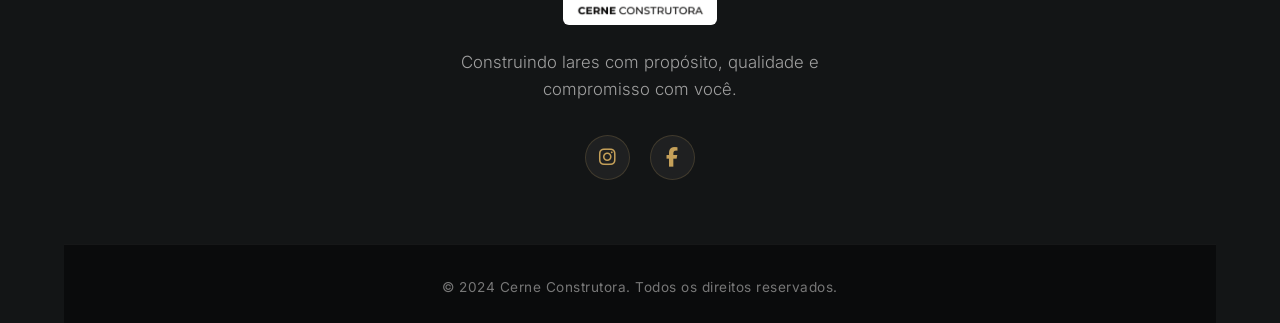
==== commit f898b48a: "fix: atualizar texto do botão de whatsapp no cabeçalho" ====
--- a/index.html
+++ b/index.html
@@ -46,7 +46,7 @@
                 </ul>
                 <a href="https://wa.me/5567981380689?text=Olá!%20Tenho%20interesse%20em%20saber%20mais%20detalhes%20sobre%20a%20Casa%20Jatobá.%20Poderia%20me%20passar%20mais%20informações?"
                     target="_blank" class="btn btn-primary nav-btn">
-                    <i class="fab fa-whatsapp"></i> Falar conosco
+                    <i class="fab fa-whatsapp"></i> Fale conosco
                 </a>
             </nav>
         </div>
